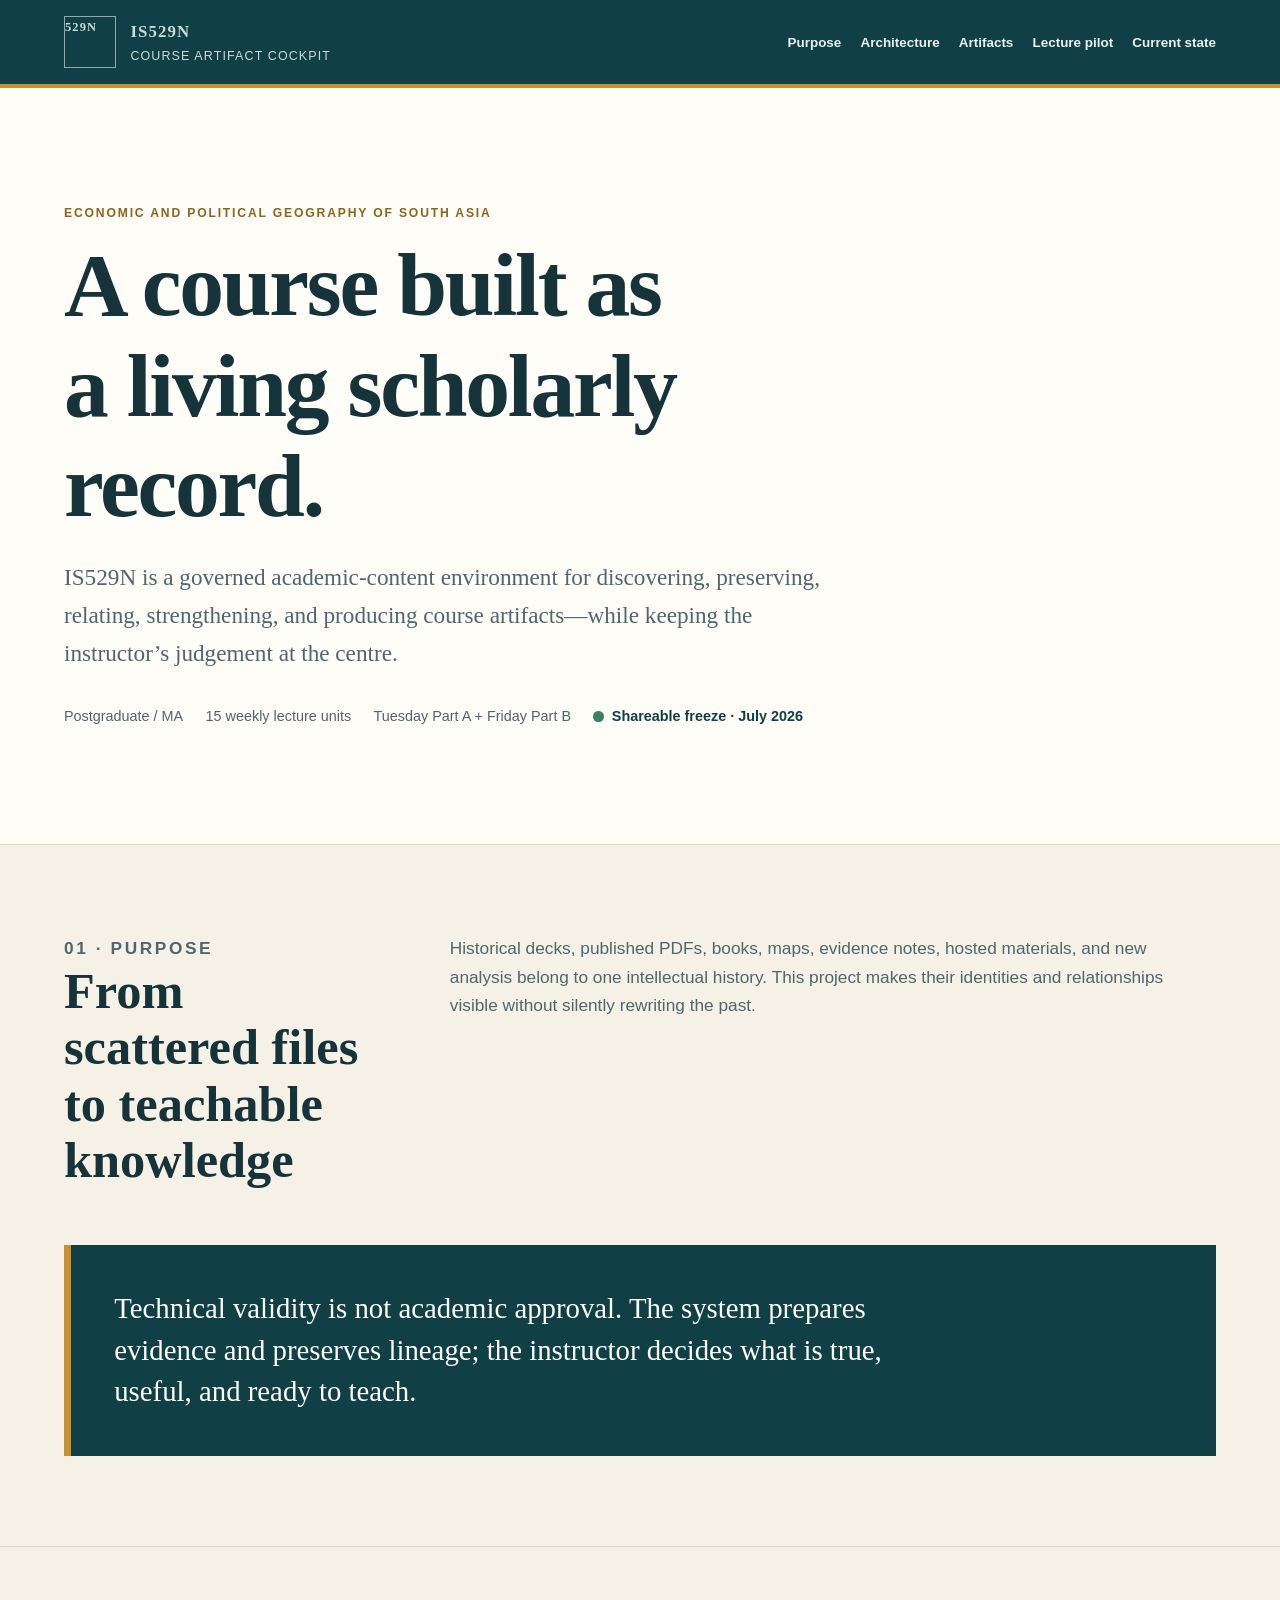
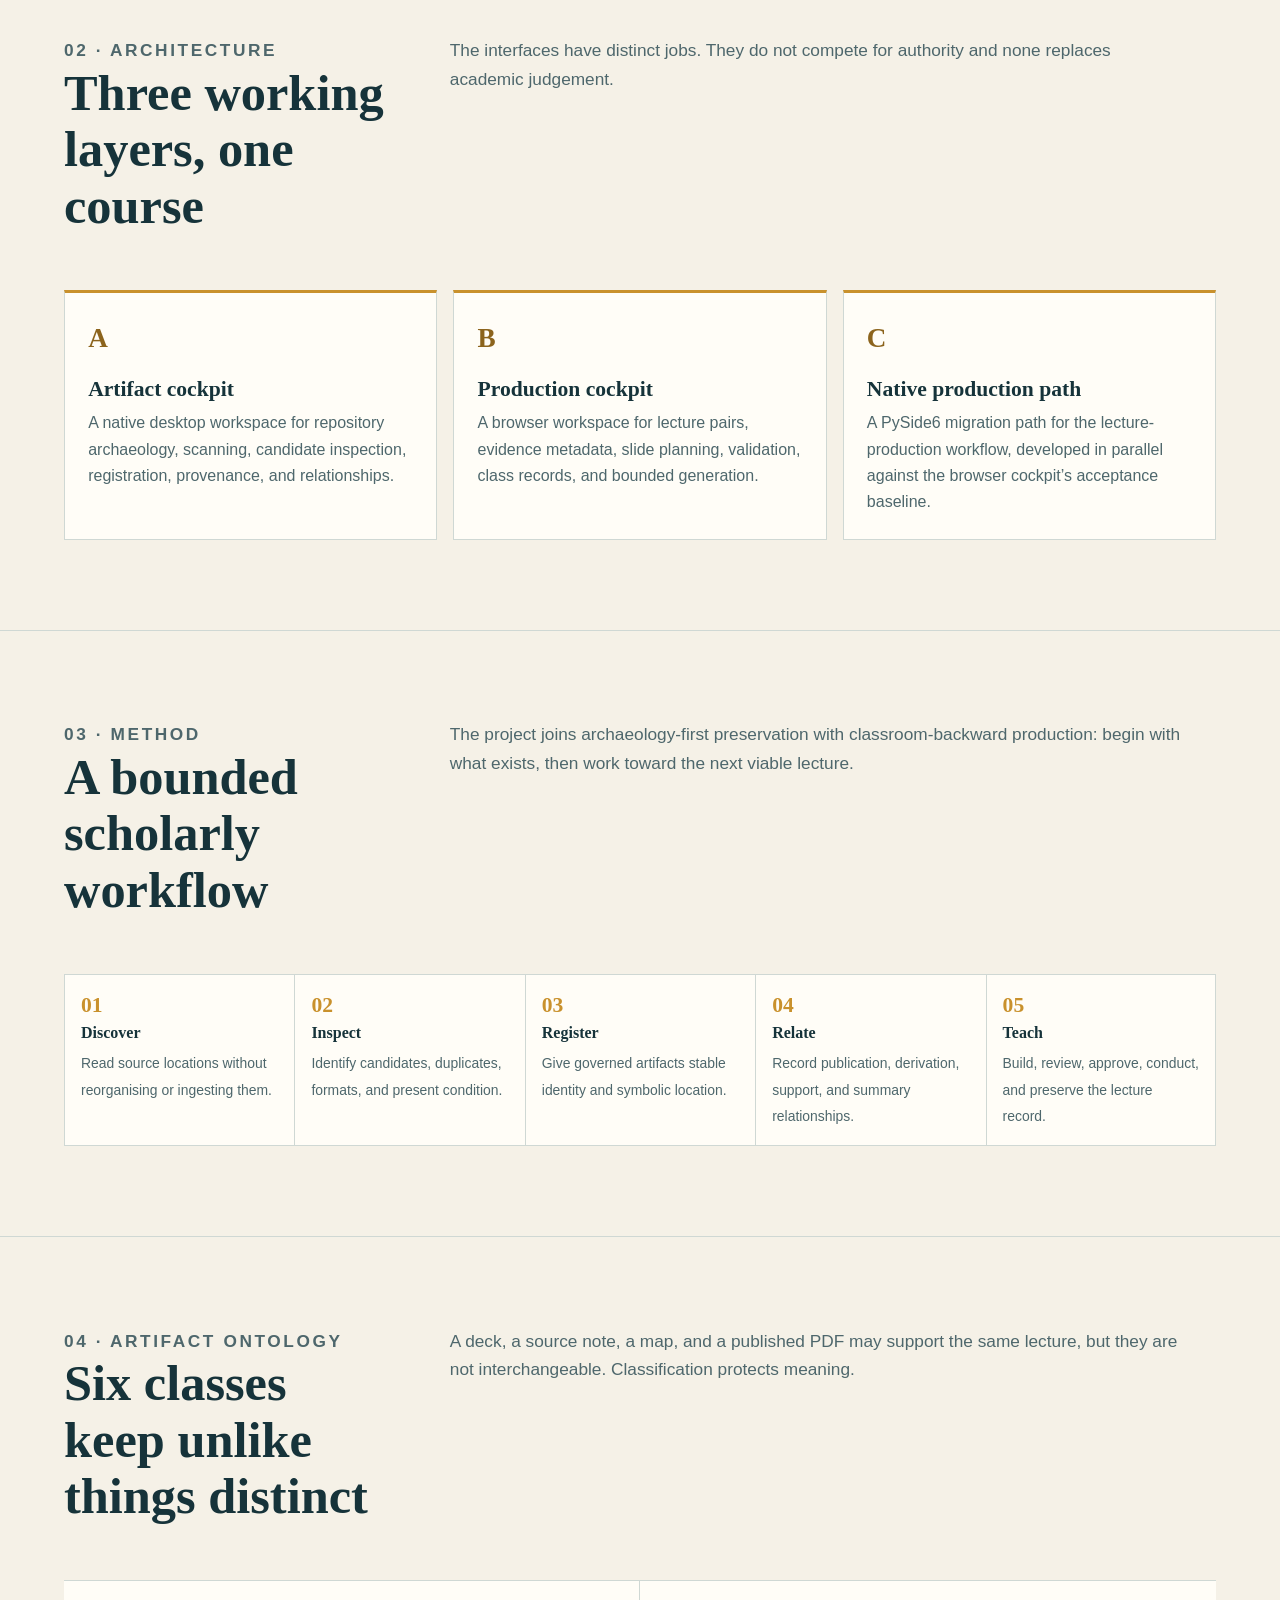
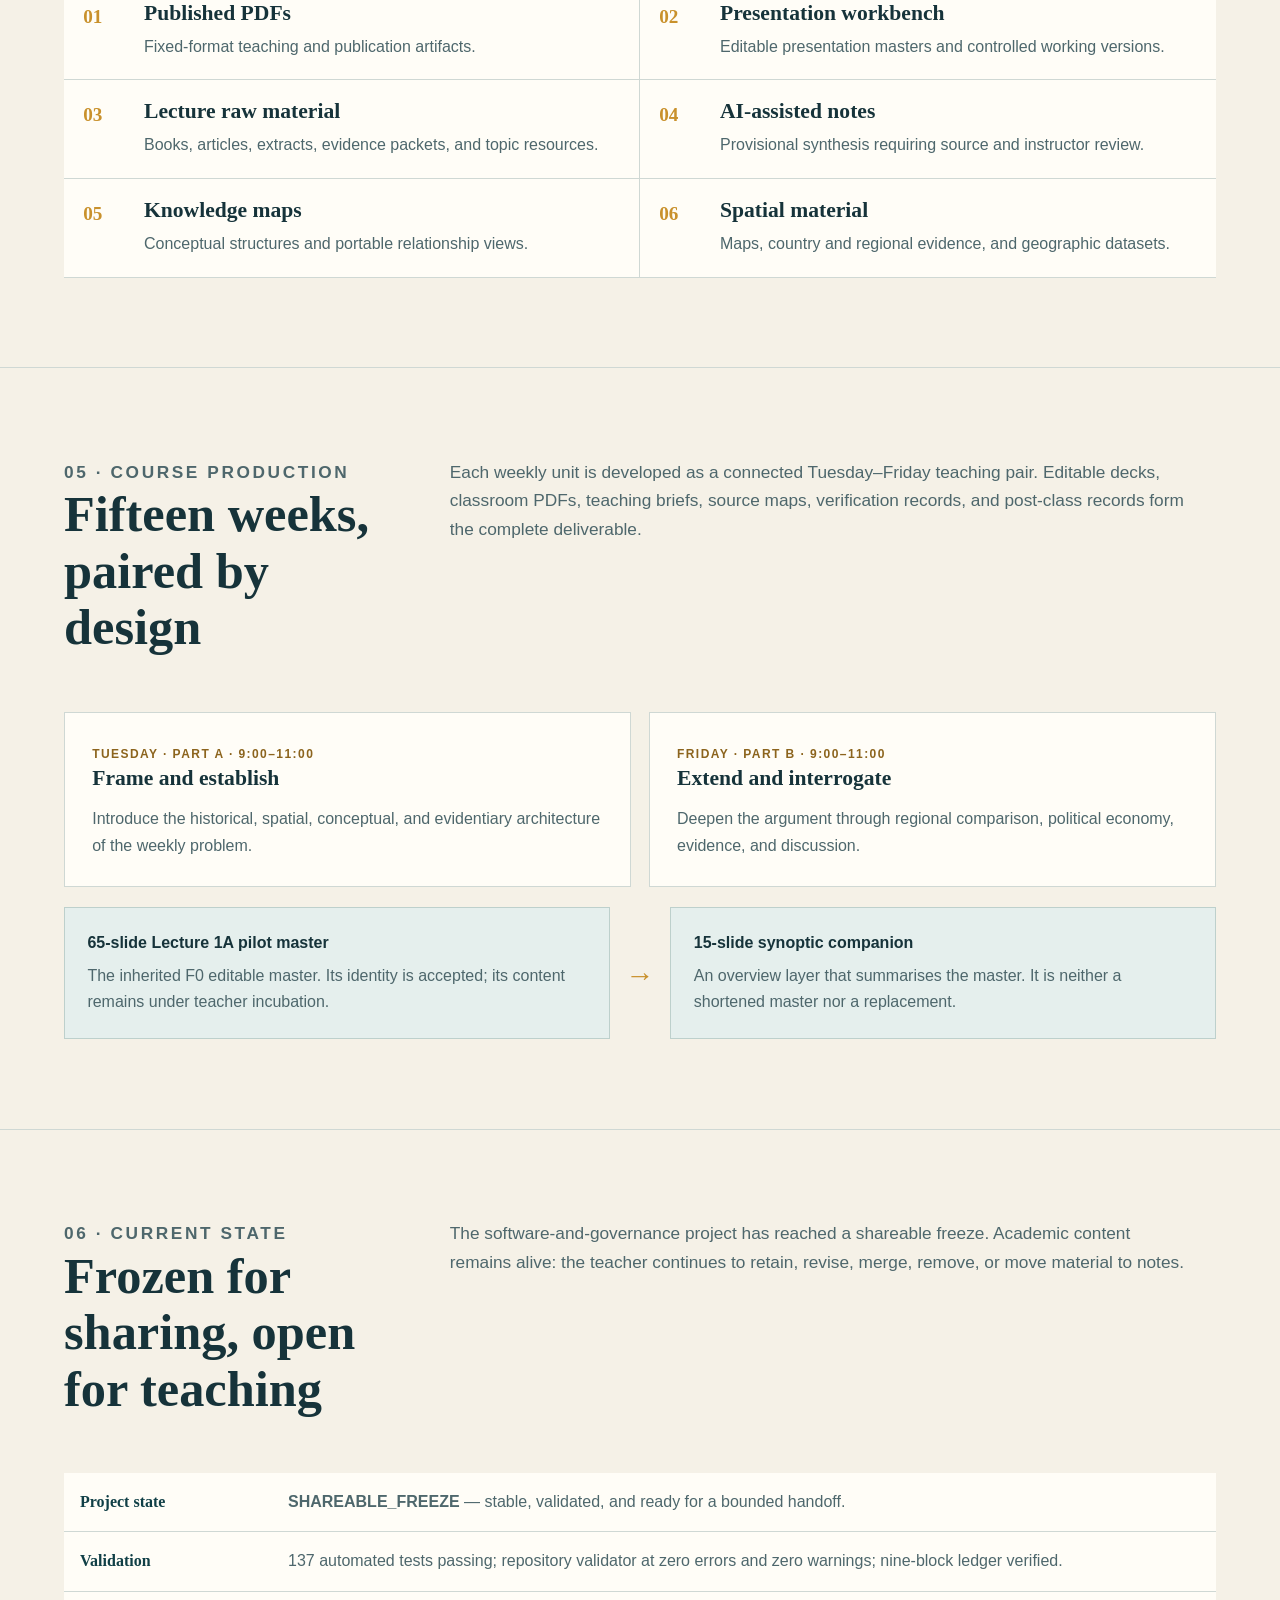
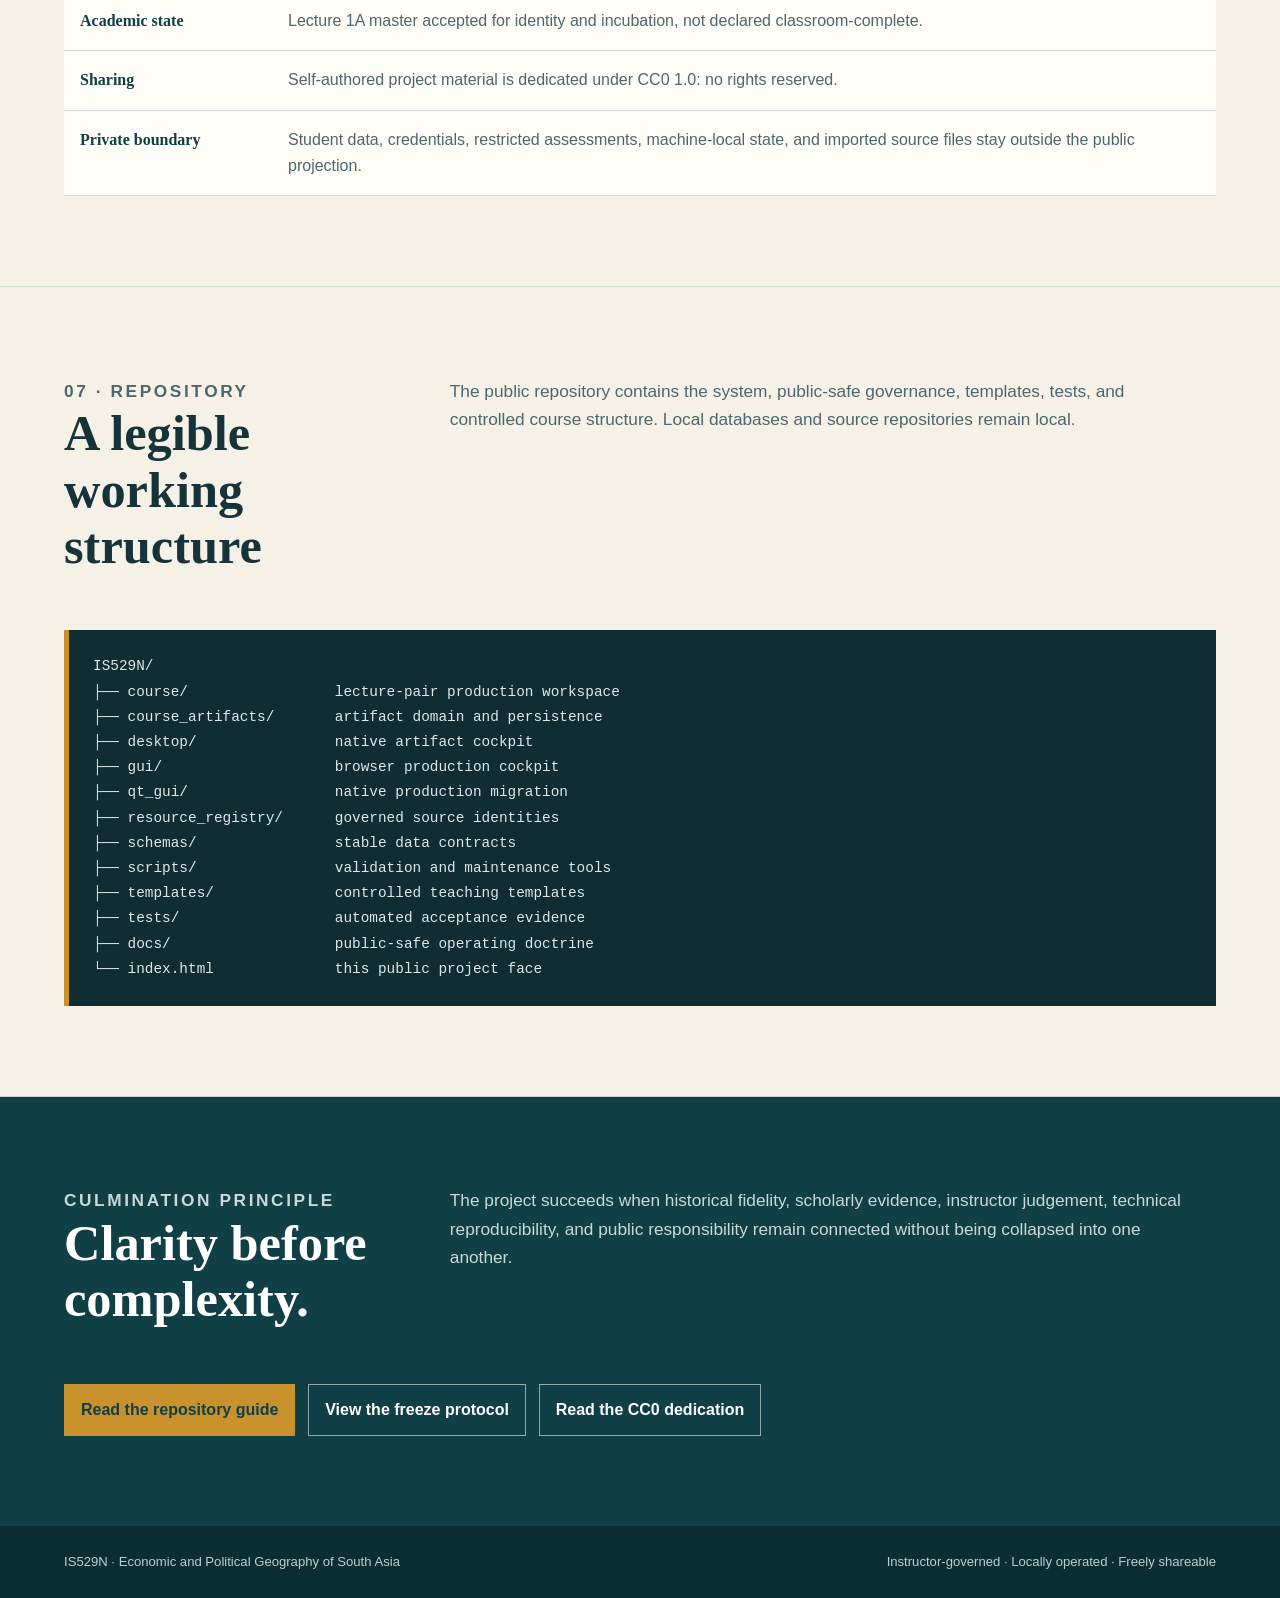
==== index.html @ ea96d112 "chore(repo): establish public IS529N project face" ====
<!doctype html>
<html lang="en">
<head>
  <meta charset="utf-8">
  <meta name="viewport" content="width=device-width, initial-scale=1">
  <meta name="description" content="IS529N Course Artifact Cockpit — a governed environment for producing and preserving the course Economic and Political Geography of South Asia.">
  <meta name="theme-color" content="#103f46">
  <meta property="og:title" content="IS529N Course Artifact Cockpit">
  <meta property="og:description" content="A governed academic-content environment for Economic and Political Geography of South Asia.">
  <meta property="og:type" content="website">
  <link rel="icon" href="data:image/svg+xml,%3Csvg xmlns='http://www.w3.org/2000/svg' viewBox='0 0 64 64'%3E%3Crect width='64' height='64' fill='%23103f46'/%3E%3Ctext x='32' y='39' text-anchor='middle' font-family='Georgia,serif' font-size='18' font-weight='700' fill='%23c9912c'%3E529N%3C/text%3E%3C/svg%3E">
  <title>IS529N — Course Artifact Cockpit</title>
  <style>
    :root {
      --ink: #16333a;
      --ink-soft: #4e676c;
      --teal: #103f46;
      --teal-light: #e5efed;
      --paper: #f5f1e7;
      --paper-light: #fffdf7;
      --gold: #c9912c;
      --line: #cfd8d4;
      --white: #ffffff;
      --serif: Georgia, "Times New Roman", serif;
      --sans: "Segoe UI", Arial, sans-serif;
      --measure: 72rem;
    }

    * {
      box-sizing: border-box;
    }

    html {
      scroll-behavior: smooth;
    }

    body {
      margin: 0;
      color: var(--ink);
      background: var(--paper);
      font-family: var(--sans);
      font-size: 1rem;
      line-height: 1.65;
    }

    a {
      color: inherit;
    }

    a:focus-visible,
    summary:focus-visible {
      outline: 3px solid var(--gold);
      outline-offset: 4px;
    }

    .skip-link {
      position: fixed;
      left: 1rem;
      top: -5rem;
      z-index: 100;
      padding: .7rem 1rem;
      color: var(--white);
      background: var(--teal);
    }

    .skip-link:focus {
      top: 1rem;
    }

    .shell {
      width: min(calc(100% - 2rem), var(--measure));
      margin-inline: auto;
    }

    .site-header {
      color: var(--white);
      background: var(--teal);
      border-bottom: 4px solid var(--gold);
    }

    .masthead {
      display: flex;
      align-items: center;
      justify-content: space-between;
      gap: 1.5rem;
      padding-block: 1rem;
    }

    .identity {
      display: flex;
      align-items: center;
      gap: .9rem;
      text-decoration: none;
    }

    .monogram {
      display: grid;
      width: 3.25rem;
      height: 3.25rem;
      place-items: center;
      border: 1px solid rgba(255, 255, 255, .55);
      color: var(--gold);
      font-family: var(--serif);
      font-size: 1.05rem;
      font-weight: 700;
      letter-spacing: .04em;
    }

    .identity strong,
    .identity span {
      display: block;
    }

    .identity strong {
      font-family: var(--serif);
      font-size: 1.05rem;
    }

    .identity span {
      color: #c8dbd9;
      font-size: .78rem;
      letter-spacing: .09em;
      text-transform: uppercase;
    }

    nav ul {
      display: flex;
      flex-wrap: wrap;
      justify-content: flex-end;
      gap: .35rem 1.2rem;
      margin: 0;
      padding: 0;
      list-style: none;
    }

    nav a {
      color: #e9f1f0;
      font-size: .84rem;
      font-weight: 650;
      text-decoration: none;
    }

    nav a:hover {
      color: var(--gold);
    }

    .hero {
      padding-block: clamp(4rem, 9vw, 7.5rem);
      background: var(--paper-light);
      border-bottom: 1px solid var(--line);
    }

    .eyebrow {
      margin: 0 0 .75rem;
      color: #8c641d;
      font-size: .76rem;
      font-weight: 750;
      letter-spacing: .15em;
      text-transform: uppercase;
    }

    h1,
    h2,
    h3 {
      margin-top: 0;
      font-family: var(--serif);
      line-height: 1.12;
    }

    h1 {
      max-width: 14ch;
      margin-bottom: 1.35rem;
      font-size: clamp(2.65rem, 7vw, 5.6rem);
      font-weight: 700;
      letter-spacing: -.025em;
    }

    h2 {
      margin-bottom: 1rem;
      font-size: clamp(2rem, 4vw, 3.15rem);
    }

    h3 {
      margin-bottom: .55rem;
      font-size: 1.35rem;
    }

    .lede {
      max-width: 48rem;
      margin: 0;
      color: var(--ink-soft);
      font-family: var(--serif);
      font-size: clamp(1.15rem, 2vw, 1.45rem);
    }

    .hero-meta {
      display: flex;
      flex-wrap: wrap;
      gap: .7rem 1.4rem;
      margin-top: 2rem;
      color: var(--ink-soft);
      font-size: .9rem;
    }

    .status {
      display: inline-flex;
      align-items: center;
      gap: .5rem;
      color: var(--teal);
      font-weight: 750;
    }

    .status::before {
      width: .65rem;
      height: .65rem;
      background: #3e8063;
      border-radius: 50%;
      content: "";
    }

    section {
      padding-block: clamp(3.5rem, 7vw, 6rem);
    }

    section + section {
      border-top: 1px solid var(--line);
    }

    .section-head {
      display: grid;
      grid-template-columns: minmax(11rem, .42fr) minmax(0, 1fr);
      gap: 2rem 4rem;
      margin-bottom: 2.5rem;
    }

    .section-head p {
      max-width: 46rem;
      margin: 0;
      color: var(--ink-soft);
      font-size: 1.08rem;
    }

    .principle {
      padding: clamp(1.6rem, 4vw, 2.7rem);
      color: var(--white);
      background: var(--teal);
      border-left: .45rem solid var(--gold);
    }

    .principle p {
      max-width: 50rem;
      margin: 0;
      font-family: var(--serif);
      font-size: clamp(1.25rem, 2.5vw, 1.8rem);
      line-height: 1.45;
    }

    .grid {
      display: grid;
      grid-template-columns: repeat(3, minmax(0, 1fr));
      gap: 1rem;
    }

    .card {
      padding: 1.45rem;
      background: var(--paper-light);
      border: 1px solid var(--line);
      border-top: 3px solid var(--gold);
    }

    .card p {
      margin: 0;
      color: var(--ink-soft);
    }

    .number {
      display: block;
      margin-bottom: 1rem;
      color: #8c641d;
      font-family: var(--serif);
      font-size: 1.7rem;
      font-weight: 700;
    }

    .workflow {
      display: grid;
      grid-template-columns: repeat(5, 1fr);
      margin: 0;
      padding: 0;
      list-style: none;
      counter-reset: workflow;
    }

    .workflow li {
      position: relative;
      min-height: 9rem;
      padding: 2.8rem 1rem 1rem;
      background: var(--paper-light);
      border: 1px solid var(--line);
      border-right: 0;
      counter-increment: workflow;
    }

    .workflow li:last-child {
      border-right: 1px solid var(--line);
    }

    .workflow li::before {
      position: absolute;
      top: .8rem;
      left: 1rem;
      color: var(--gold);
      font-family: var(--serif);
      font-size: 1.35rem;
      font-weight: 700;
      content: counter(workflow, decimal-leading-zero);
    }

    .workflow strong {
      display: block;
      margin-bottom: .25rem;
      font-family: var(--serif);
    }

    .workflow span {
      color: var(--ink-soft);
      font-size: .87rem;
      line-height: 1.45;
    }

    .split {
      display: grid;
      grid-template-columns: 1fr 1fr;
      gap: 1.1rem;
    }

    .lecture-block {
      padding: 1.7rem;
      background: var(--paper-light);
      border: 1px solid var(--line);
    }

    .lecture-block .day {
      color: #8c641d;
      font-size: .75rem;
      font-weight: 750;
      letter-spacing: .12em;
      text-transform: uppercase;
    }

    .lecture-block p {
      margin-bottom: 0;
      color: var(--ink-soft);
    }

    .relation {
      display: grid;
      grid-template-columns: 1fr auto 1fr;
      align-items: stretch;
      gap: 1rem;
      margin-top: 1.2rem;
    }

    .relation article {
      padding: 1.4rem;
      background: var(--teal-light);
      border: 1px solid #bdd0cc;
    }

    .relation strong,
    .relation span {
      display: block;
    }

    .relation span {
      margin-top: .4rem;
      color: var(--ink-soft);
    }

    .relation .arrow {
      align-self: center;
      color: var(--gold);
      font-size: 1.8rem;
    }

    .classes {
      display: grid;
      grid-template-columns: repeat(2, minmax(0, 1fr));
      border-top: 1px solid var(--line);
    }

    .class-row {
      display: grid;
      grid-template-columns: 3rem 1fr;
      gap: .8rem;
      padding: 1.2rem;
      background: var(--paper-light);
      border-right: 1px solid var(--line);
      border-bottom: 1px solid var(--line);
    }

    .class-row:nth-child(even) {
      border-right: 0;
    }

    .class-row b {
      color: var(--gold);
      font-family: var(--serif);
      font-size: 1.2rem;
    }

    .class-row span {
      color: var(--ink-soft);
    }

    .state-table {
      width: 100%;
      border-collapse: collapse;
      background: var(--paper-light);
    }

    .state-table th,
    .state-table td {
      padding: 1rem;
      text-align: left;
      vertical-align: top;
      border-bottom: 1px solid var(--line);
    }

    .state-table th {
      width: 13rem;
      color: var(--teal);
      font-family: var(--serif);
    }

    .state-table td {
      color: var(--ink-soft);
    }

    .repository-map {
      margin: 0;
      padding: 1.5rem;
      overflow-x: auto;
      color: #dce9e7;
      background: #102d33;
      border-left: .35rem solid var(--gold);
      font: .9rem/1.75 "SFMono-Regular", Consolas, monospace;
    }

    .closing {
      color: var(--white);
      background: var(--teal);
    }

    .closing .section-head p {
      color: #c9d9d7;
    }

    .actions {
      display: flex;
      flex-wrap: wrap;
      gap: .8rem;
    }

    .button {
      display: inline-block;
      padding: .75rem 1rem;
      color: var(--teal);
      background: var(--gold);
      border: 1px solid var(--gold);
      font-weight: 750;
      text-decoration: none;
    }

    .button.secondary {
      color: var(--white);
      background: transparent;
      border-color: #90aaa7;
    }

    footer {
      padding-block: 1.6rem;
      color: #bdcfcc;
      background: #0a2e34;
      font-size: .82rem;
    }

    footer .shell {
      display: flex;
      flex-wrap: wrap;
      justify-content: space-between;
      gap: .8rem 2rem;
    }

    @media (max-width: 54rem) {
      .masthead,
      .section-head {
        display: block;
      }

      nav {
        margin-top: 1rem;
      }

      nav ul {
        justify-content: flex-start;
      }

      .grid {
        grid-template-columns: 1fr;
      }

      .workflow {
        grid-template-columns: 1fr;
      }

      .workflow li,
      .workflow li:last-child {
        min-height: auto;
        border-right: 1px solid var(--line);
        border-bottom: 0;
      }

      .workflow li:last-child {
        border-bottom: 1px solid var(--line);
      }

      .section-head h2 {
        margin-bottom: 1rem;
      }
    }

    @media (max-width: 40rem) {
      .split,
      .relation,
      .classes {
        grid-template-columns: 1fr;
      }

      .relation .arrow {
        justify-self: center;
        transform: rotate(90deg);
      }

      .class-row,
      .class-row:nth-child(even) {
        border-right: 1px solid var(--line);
      }

      .state-table th,
      .state-table td {
        display: block;
        width: 100%;
      }

      .state-table th {
        padding-bottom: .25rem;
        border-bottom: 0;
      }

      .state-table td {
        padding-top: 0;
      }
    }

    @media (prefers-reduced-motion: reduce) {
      html {
        scroll-behavior: auto;
      }
    }
  </style>
</head>
<body>
  <a class="skip-link" href="#main">Skip to main content</a>

  <header class="site-header">
    <div class="shell masthead">
      <a class="identity" href="#top" aria-label="IS529N home">
        <span class="monogram" aria-hidden="true">529N</span>
        <span>
          <strong>IS529N</strong>
          <span>Course Artifact Cockpit</span>
        </span>
      </a>
      <nav aria-label="Main navigation">
        <ul>
          <li><a href="#purpose">Purpose</a></li>
          <li><a href="#architecture">Architecture</a></li>
          <li><a href="#artifacts">Artifacts</a></li>
          <li><a href="#lecture">Lecture pilot</a></li>
          <li><a href="#state">Current state</a></li>
        </ul>
      </nav>
    </div>
  </header>

  <main id="main">
    <div class="hero" id="top">
      <div class="shell">
        <p class="eyebrow">Economic and Political Geography of South Asia</p>
        <h1>A course built as a living scholarly record.</h1>
        <p class="lede">IS529N is a governed academic-content environment for discovering, preserving, relating, strengthening, and producing course artifacts—while keeping the instructor’s judgement at the centre.</p>
        <div class="hero-meta">
          <span>Postgraduate / MA</span>
          <span>15 weekly lecture units</span>
          <span>Tuesday Part A + Friday Part B</span>
          <span class="status">Shareable freeze · July 2026</span>
        </div>
      </div>
    </div>

    <section id="purpose">
      <div class="shell">
        <div class="section-head">
          <div>
            <p class="eyebrow">01 · Purpose</p>
            <h2>From scattered files to teachable knowledge</h2>
          </div>
          <p>Historical decks, published PDFs, books, maps, evidence notes, hosted materials, and new analysis belong to one intellectual history. This project makes their identities and relationships visible without silently rewriting the past.</p>
        </div>
        <div class="principle">
          <p>Technical validity is not academic approval. The system prepares evidence and preserves lineage; the instructor decides what is true, useful, and ready to teach.</p>
        </div>
      </div>
    </section>

    <section id="architecture">
      <div class="shell">
        <div class="section-head">
          <div>
            <p class="eyebrow">02 · Architecture</p>
            <h2>Three working layers, one course</h2>
          </div>
          <p>The interfaces have distinct jobs. They do not compete for authority and none replaces academic judgement.</p>
        </div>
        <div class="grid">
          <article class="card">
            <span class="number">A</span>
            <h3>Artifact cockpit</h3>
            <p>A native desktop workspace for repository archaeology, scanning, candidate inspection, registration, provenance, and relationships.</p>
          </article>
          <article class="card">
            <span class="number">B</span>
            <h3>Production cockpit</h3>
            <p>A browser workspace for lecture pairs, evidence metadata, slide planning, validation, class records, and bounded generation.</p>
          </article>
          <article class="card">
            <span class="number">C</span>
            <h3>Native production path</h3>
            <p>A PySide6 migration path for the lecture-production workflow, developed in parallel against the browser cockpit’s acceptance baseline.</p>
          </article>
        </div>
      </div>
    </section>

    <section aria-labelledby="workflow-title">
      <div class="shell">
        <div class="section-head">
          <div>
            <p class="eyebrow">03 · Method</p>
            <h2 id="workflow-title">A bounded scholarly workflow</h2>
          </div>
          <p>The project joins archaeology-first preservation with classroom-backward production: begin with what exists, then work toward the next viable lecture.</p>
        </div>
        <ol class="workflow">
          <li><strong>Discover</strong><span>Read source locations without reorganising or ingesting them.</span></li>
          <li><strong>Inspect</strong><span>Identify candidates, duplicates, formats, and present condition.</span></li>
          <li><strong>Register</strong><span>Give governed artifacts stable identity and symbolic location.</span></li>
          <li><strong>Relate</strong><span>Record publication, derivation, support, and summary relationships.</span></li>
          <li><strong>Teach</strong><span>Build, review, approve, conduct, and preserve the lecture record.</span></li>
        </ol>
      </div>
    </section>

    <section id="artifacts">
      <div class="shell">
        <div class="section-head">
          <div>
            <p class="eyebrow">04 · Artifact ontology</p>
            <h2>Six classes keep unlike things distinct</h2>
          </div>
          <p>A deck, a source note, a map, and a published PDF may support the same lecture, but they are not interchangeable. Classification protects meaning.</p>
        </div>
        <div class="classes">
          <div class="class-row"><b>01</b><div><h3>Published PDFs</h3><span>Fixed-format teaching and publication artifacts.</span></div></div>
          <div class="class-row"><b>02</b><div><h3>Presentation workbench</h3><span>Editable presentation masters and controlled working versions.</span></div></div>
          <div class="class-row"><b>03</b><div><h3>Lecture raw material</h3><span>Books, articles, extracts, evidence packets, and topic resources.</span></div></div>
          <div class="class-row"><b>04</b><div><h3>AI-assisted notes</h3><span>Provisional synthesis requiring source and instructor review.</span></div></div>
          <div class="class-row"><b>05</b><div><h3>Knowledge maps</h3><span>Conceptual structures and portable relationship views.</span></div></div>
          <div class="class-row"><b>06</b><div><h3>Spatial material</h3><span>Maps, country and regional evidence, and geographic datasets.</span></div></div>
        </div>
      </div>
    </section>

    <section id="lecture">
      <div class="shell">
        <div class="section-head">
          <div>
            <p class="eyebrow">05 · Course production</p>
            <h2>Fifteen weeks, paired by design</h2>
          </div>
          <p>Each weekly unit is developed as a connected Tuesday–Friday teaching pair. Editable decks, classroom PDFs, teaching briefs, source maps, verification records, and post-class records form the complete deliverable.</p>
        </div>
        <div class="split">
          <article class="lecture-block">
            <span class="day">Tuesday · Part A · 9:00–11:00</span>
            <h3>Frame and establish</h3>
            <p>Introduce the historical, spatial, conceptual, and evidentiary architecture of the weekly problem.</p>
          </article>
          <article class="lecture-block">
            <span class="day">Friday · Part B · 9:00–11:00</span>
            <h3>Extend and interrogate</h3>
            <p>Deepen the argument through regional comparison, political economy, evidence, and discussion.</p>
          </article>
        </div>

        <div class="relation" aria-label="Lecture 1A master and synoptic companion relationship">
          <article>
            <strong>65-slide Lecture 1A pilot master</strong>
            <span>The inherited F0 editable master. Its identity is accepted; its content remains under teacher incubation.</span>
          </article>
          <span class="arrow" aria-hidden="true">→</span>
          <article>
            <strong>15-slide synoptic companion</strong>
            <span>An overview layer that summarises the master. It is neither a shortened master nor a replacement.</span>
          </article>
        </div>
      </div>
    </section>

    <section id="state">
      <div class="shell">
        <div class="section-head">
          <div>
            <p class="eyebrow">06 · Current state</p>
            <h2>Frozen for sharing, open for teaching</h2>
          </div>
          <p>The software-and-governance project has reached a shareable freeze. Academic content remains alive: the teacher continues to retain, revise, merge, remove, or move material to notes.</p>
        </div>
        <table class="state-table">
          <tbody>
            <tr><th scope="row">Project state</th><td><strong>SHAREABLE_FREEZE</strong> — stable, validated, and ready for a bounded handoff.</td></tr>
            <tr><th scope="row">Validation</th><td>137 automated tests passing; repository validator at zero errors and zero warnings; nine-block ledger verified.</td></tr>
            <tr><th scope="row">Academic state</th><td>Lecture 1A master accepted for identity and incubation, not declared classroom-complete.</td></tr>
            <tr><th scope="row">Sharing</th><td>Self-authored project material is dedicated under CC0 1.0: no rights reserved.</td></tr>
            <tr><th scope="row">Private boundary</th><td>Student data, credentials, restricted assessments, machine-local state, and imported source files stay outside the public projection.</td></tr>
          </tbody>
        </table>
      </div>
    </section>

    <section aria-labelledby="map-title">
      <div class="shell">
        <div class="section-head">
          <div>
            <p class="eyebrow">07 · Repository</p>
            <h2 id="map-title">A legible working structure</h2>
          </div>
          <p>The public repository contains the system, public-safe governance, templates, tests, and controlled course structure. Local databases and source repositories remain local.</p>
        </div>
        <pre class="repository-map" aria-label="Repository directory map"><code>IS529N/
├── course/                 lecture-pair production workspace
├── course_artifacts/       artifact domain and persistence
├── desktop/                native artifact cockpit
├── gui/                    browser production cockpit
├── qt_gui/                 native production migration
├── resource_registry/      governed source identities
├── schemas/                stable data contracts
├── scripts/                validation and maintenance tools
├── templates/              controlled teaching templates
├── tests/                  automated acceptance evidence
├── docs/                   public-safe operating doctrine
└── index.html              this public project face</code></pre>
      </div>
    </section>

    <section class="closing">
      <div class="shell">
        <div class="section-head">
          <div>
            <p class="eyebrow">Culmination principle</p>
            <h2>Clarity before complexity.</h2>
          </div>
          <p>The project succeeds when historical fidelity, scholarly evidence, instructor judgement, technical reproducibility, and public responsibility remain connected without being collapsed into one another.</p>
        </div>
        <div class="actions">
          <a class="button" href="README.md">Read the repository guide</a>
          <a class="button secondary" href="docs/SHAREABLE_FREEZE_PROTOCOL.md">View the freeze protocol</a>
          <a class="button secondary" href="LICENSE">Read the CC0 dedication</a>
        </div>
      </div>
    </section>
  </main>

  <footer>
    <div class="shell">
      <span>IS529N · Economic and Political Geography of South Asia</span>
      <span>Instructor-governed · Locally operated · Freely shareable</span>
    </div>
  </footer>
</body>
</html>
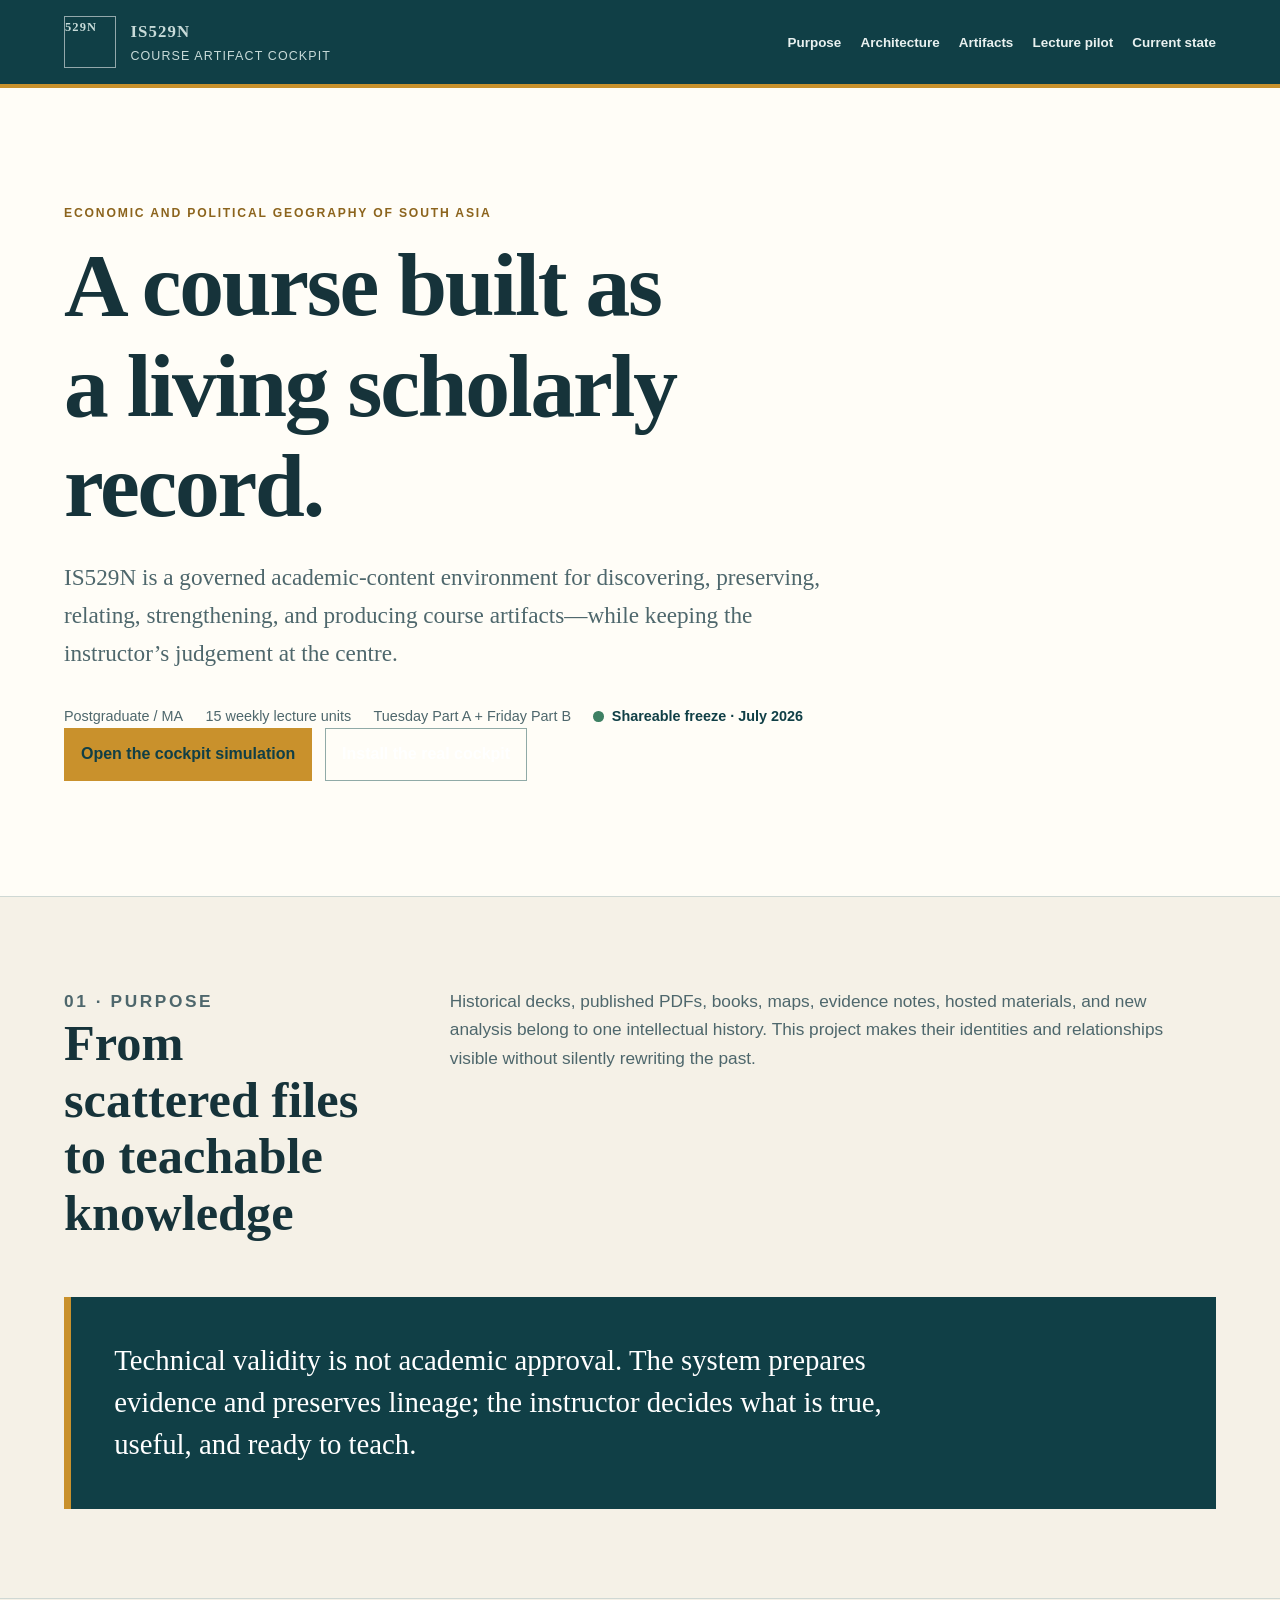
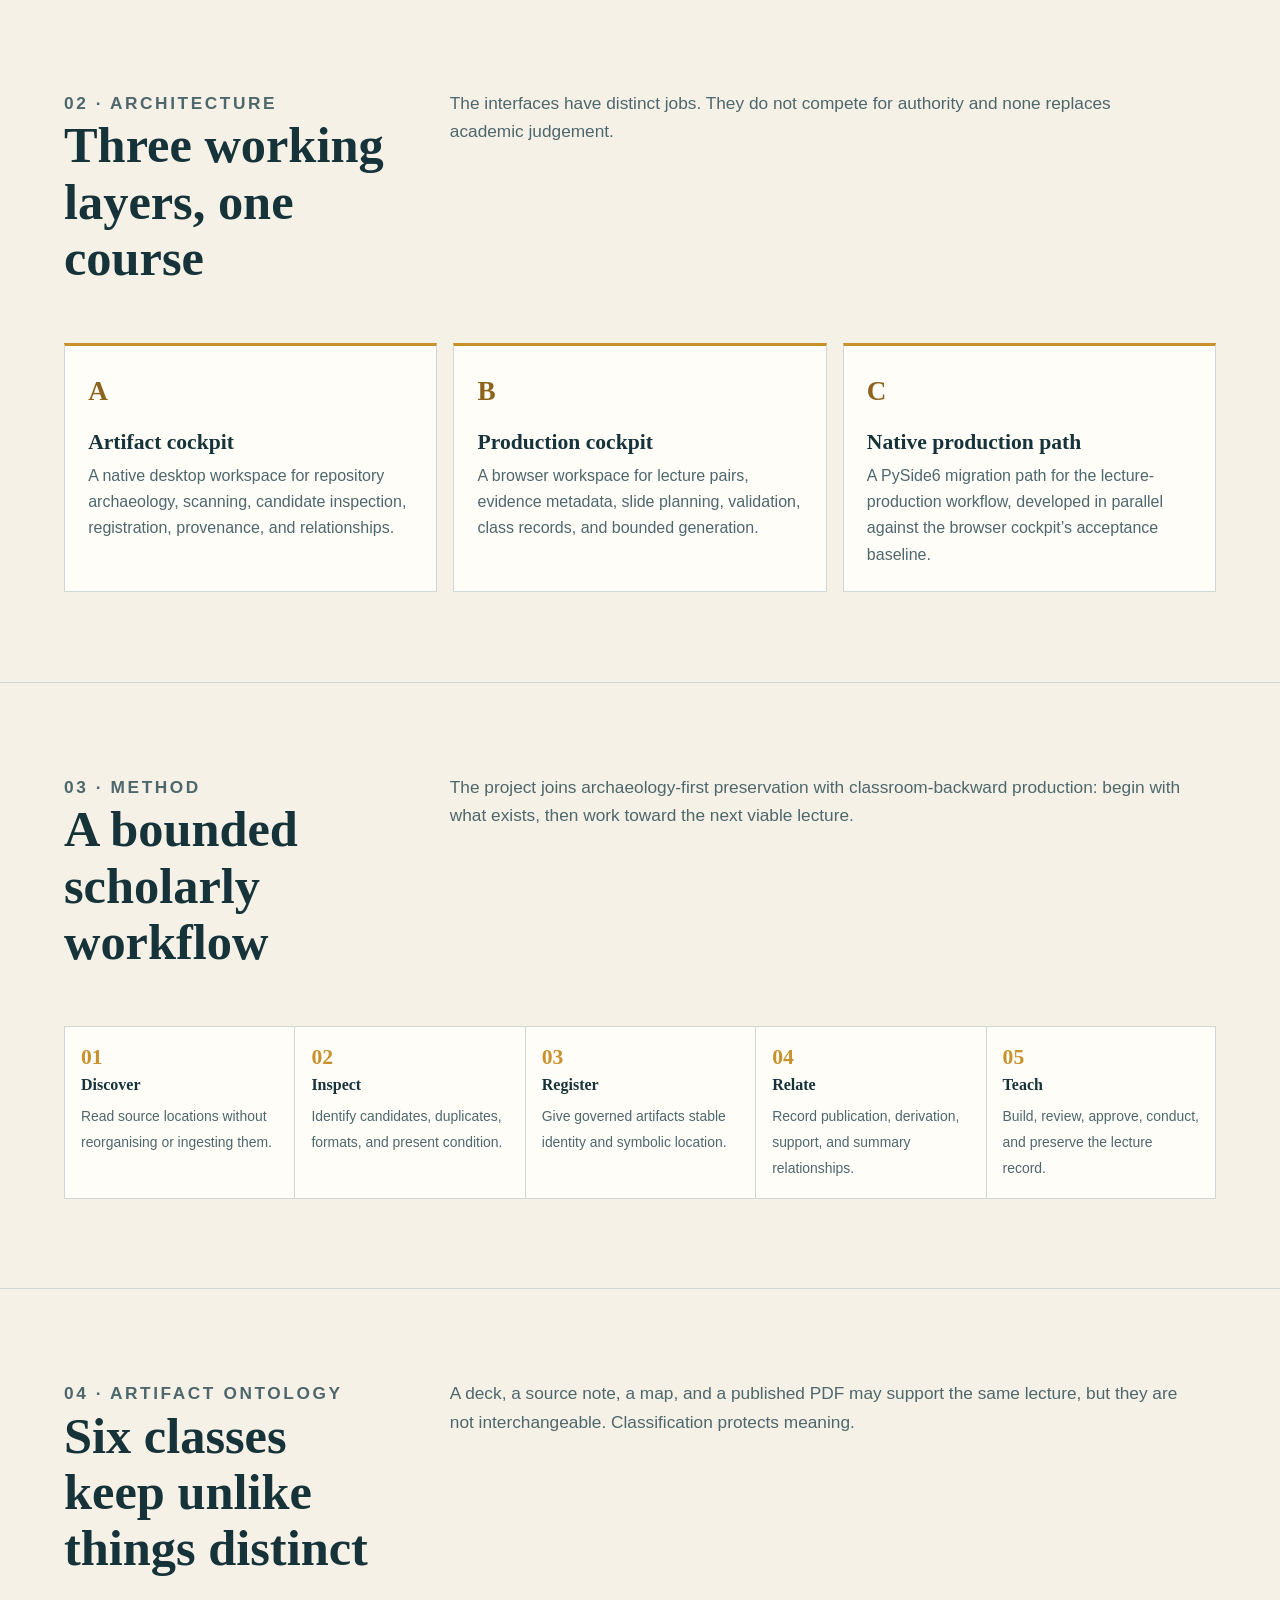
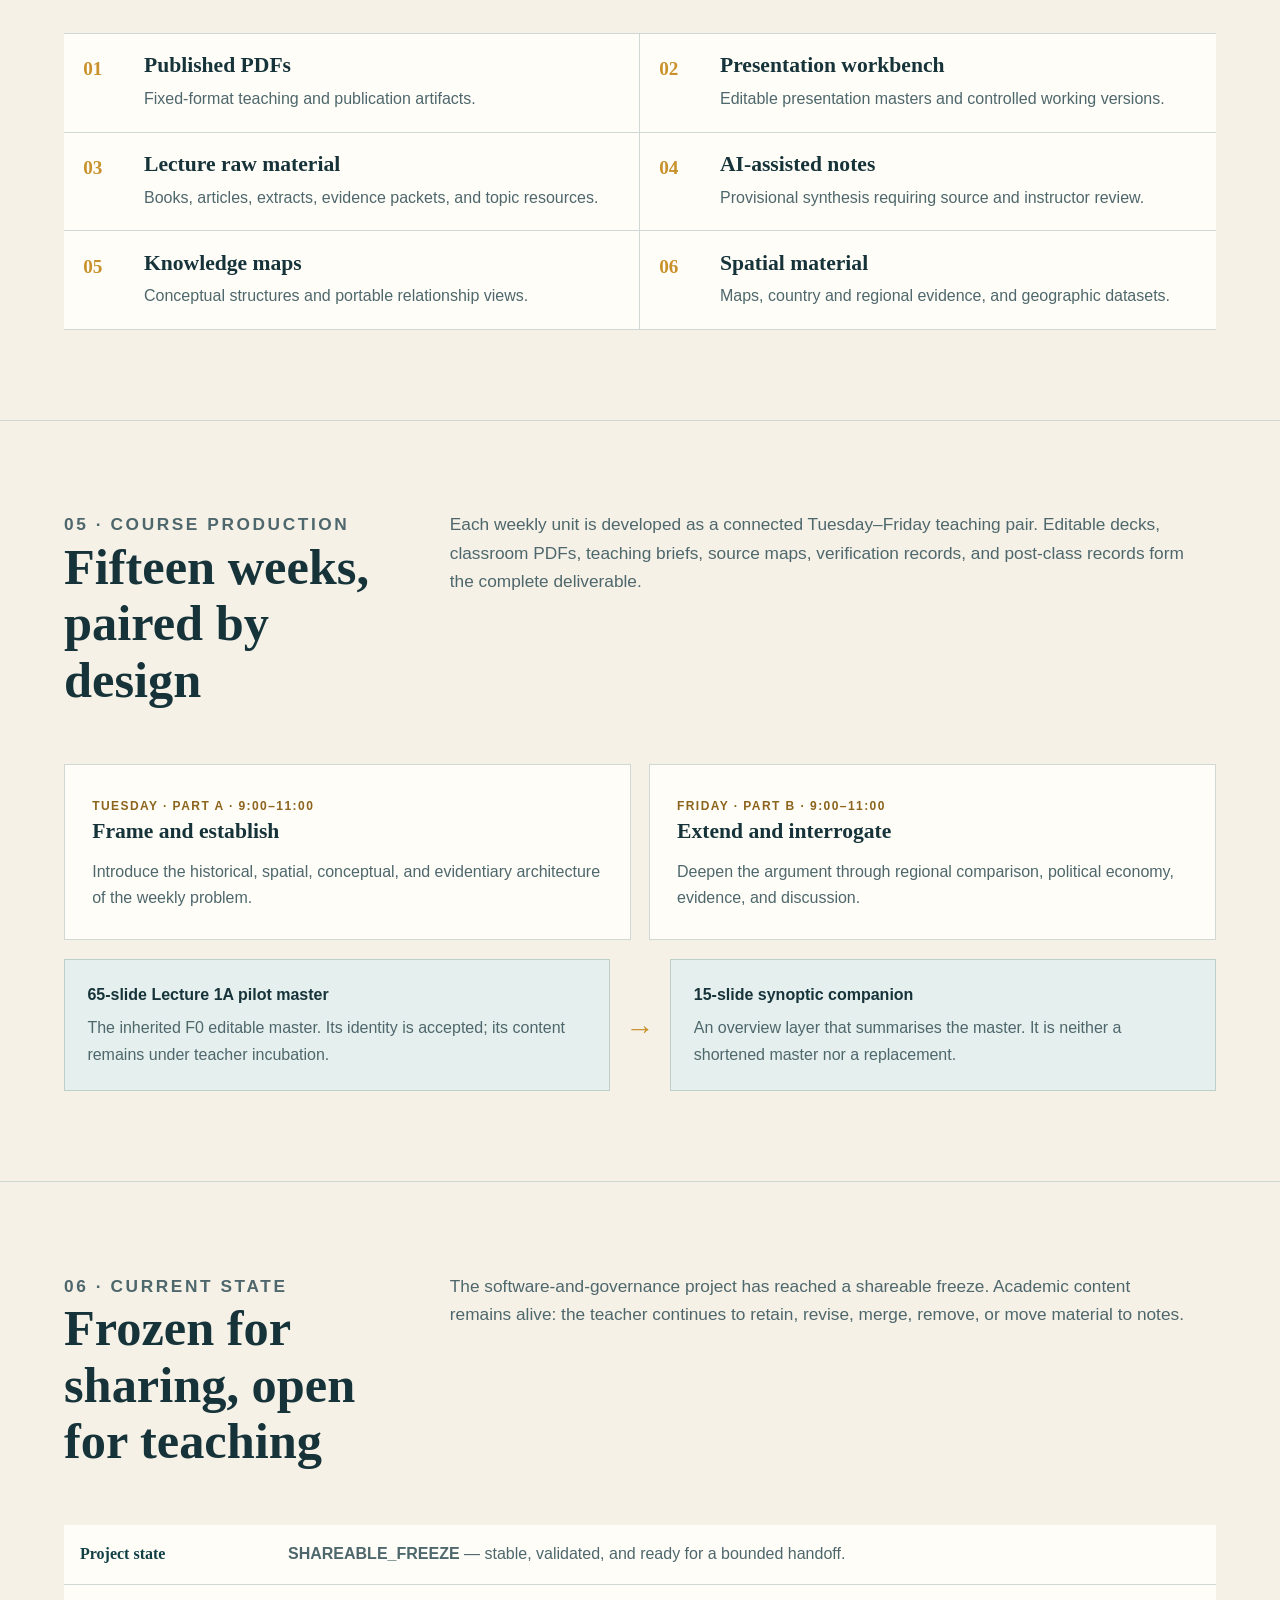
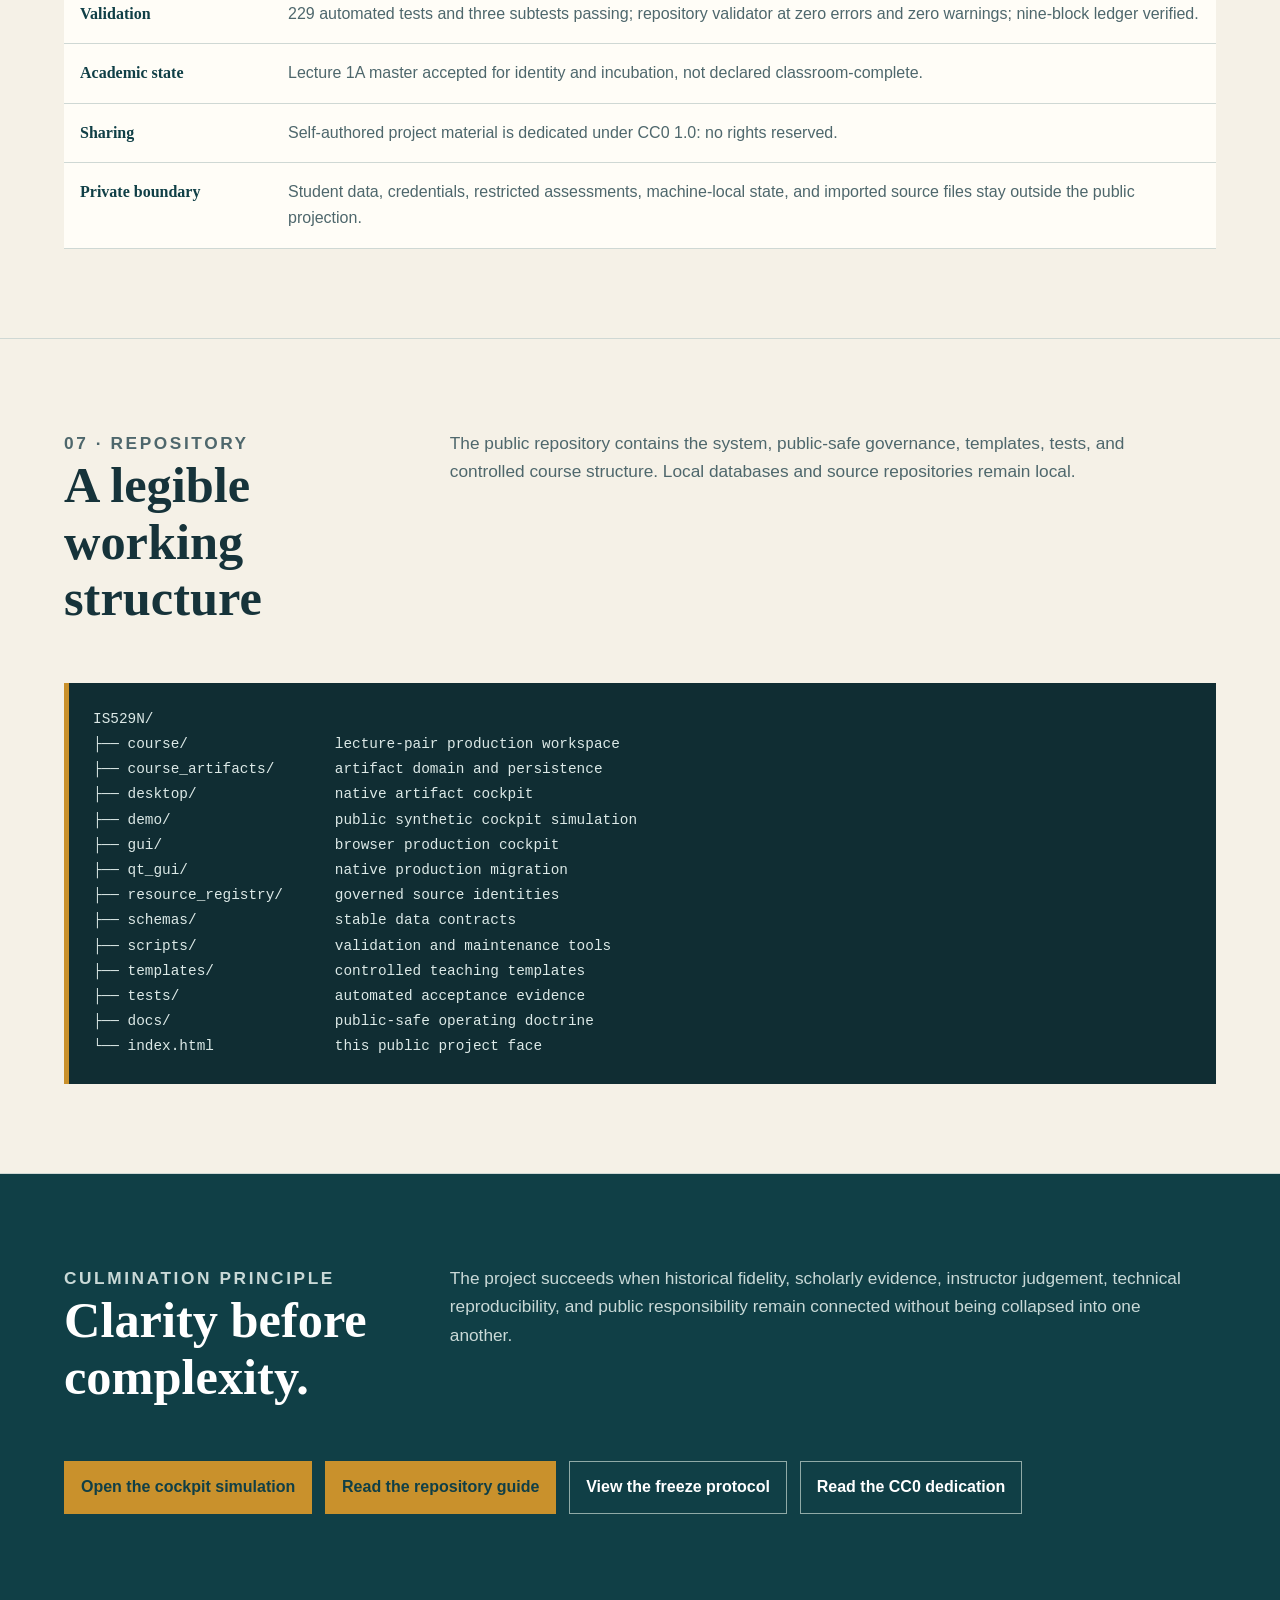
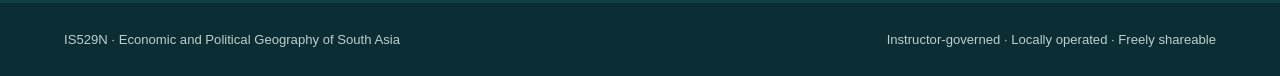
==== commit 387d4441: "feat(demo): add synthetic cockpit simulation" ====
--- a/index.html
+++ b/index.html
@@ -606,6 +606,10 @@
           <span>Tuesday Part A + Friday Part B</span>
           <span class="status">Shareable freeze · July 2026</span>
         </div>
+        <div class="actions">
+          <a class="button" href="demo/">Open the cockpit simulation</a>
+          <a class="button secondary" href="README.md#course-artifact-cockpit">Install the real cockpit</a>
+        </div>
       </div>
     </div>
 
@@ -740,7 +744,7 @@
         <table class="state-table">
           <tbody>
             <tr><th scope="row">Project state</th><td><strong>SHAREABLE_FREEZE</strong> — stable, validated, and ready for a bounded handoff.</td></tr>
-            <tr><th scope="row">Validation</th><td>137 automated tests passing; repository validator at zero errors and zero warnings; nine-block ledger verified.</td></tr>
+            <tr><th scope="row">Validation</th><td>229 automated tests and three subtests passing; repository validator at zero errors and zero warnings; nine-block ledger verified.</td></tr>
             <tr><th scope="row">Academic state</th><td>Lecture 1A master accepted for identity and incubation, not declared classroom-complete.</td></tr>
             <tr><th scope="row">Sharing</th><td>Self-authored project material is dedicated under CC0 1.0: no rights reserved.</td></tr>
             <tr><th scope="row">Private boundary</th><td>Student data, credentials, restricted assessments, machine-local state, and imported source files stay outside the public projection.</td></tr>
@@ -762,6 +766,7 @@
 ├── course/                 lecture-pair production workspace
 ├── course_artifacts/       artifact domain and persistence
 ├── desktop/                native artifact cockpit
+├── demo/                   public synthetic cockpit simulation
 ├── gui/                    browser production cockpit
 ├── qt_gui/                 native production migration
 ├── resource_registry/      governed source identities
@@ -784,6 +789,7 @@
           <p>The project succeeds when historical fidelity, scholarly evidence, instructor judgement, technical reproducibility, and public responsibility remain connected without being collapsed into one another.</p>
         </div>
         <div class="actions">
+          <a class="button" href="demo/">Open the cockpit simulation</a>
           <a class="button" href="README.md">Read the repository guide</a>
           <a class="button secondary" href="docs/SHAREABLE_FREEZE_PROTOCOL.md">View the freeze protocol</a>
           <a class="button secondary" href="LICENSE">Read the CC0 dedication</a>
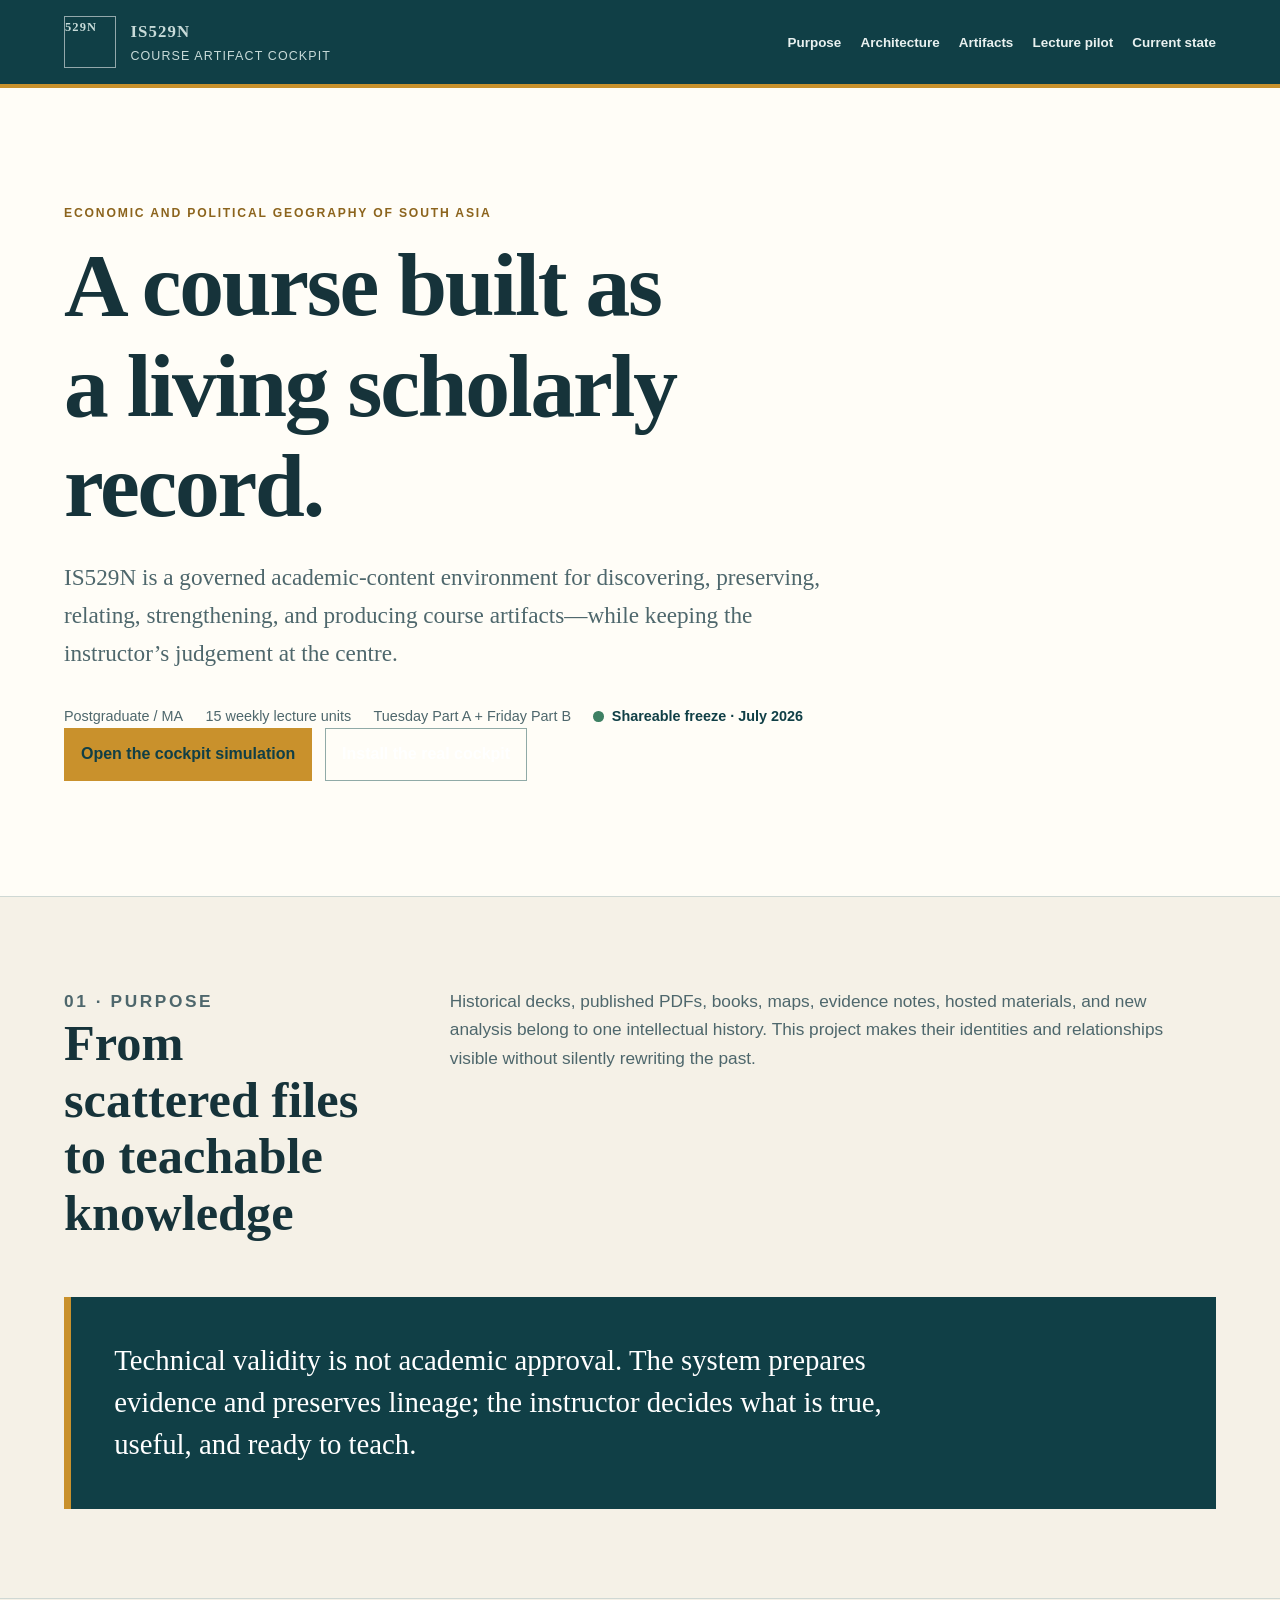
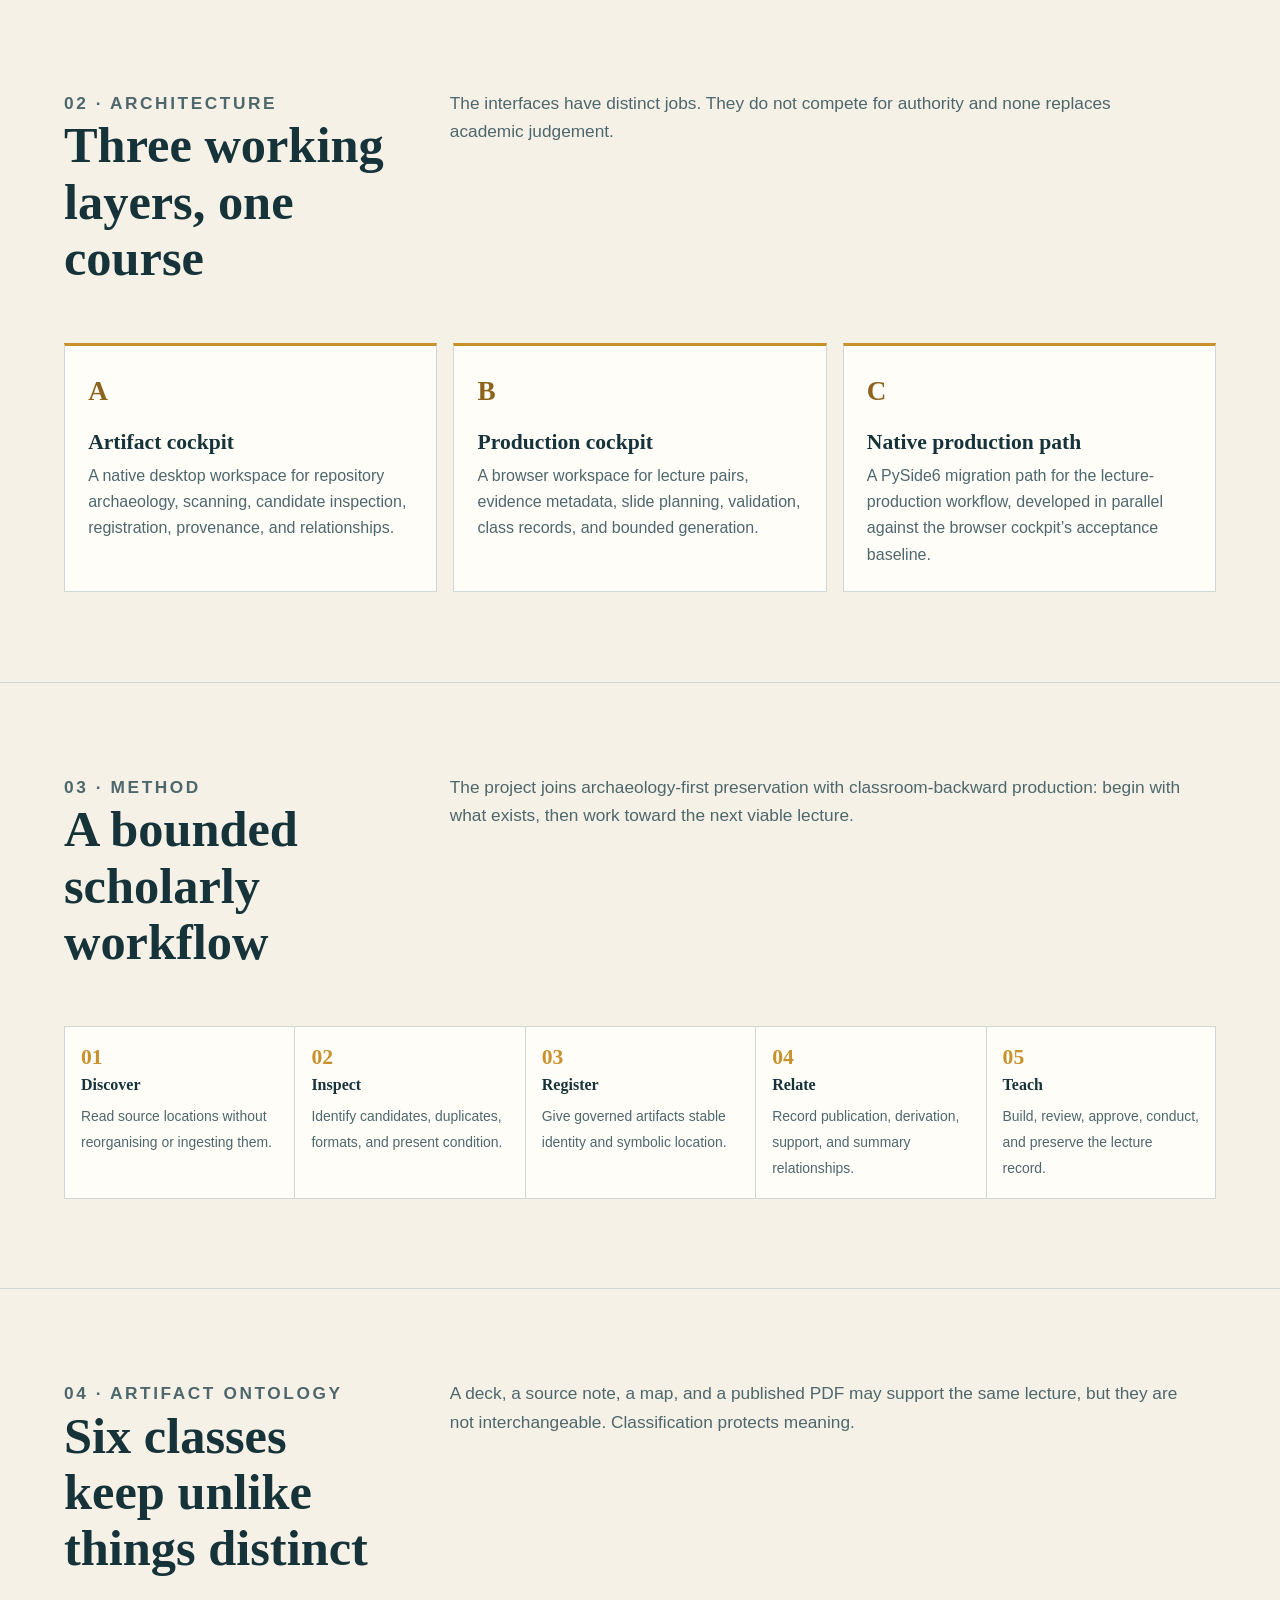
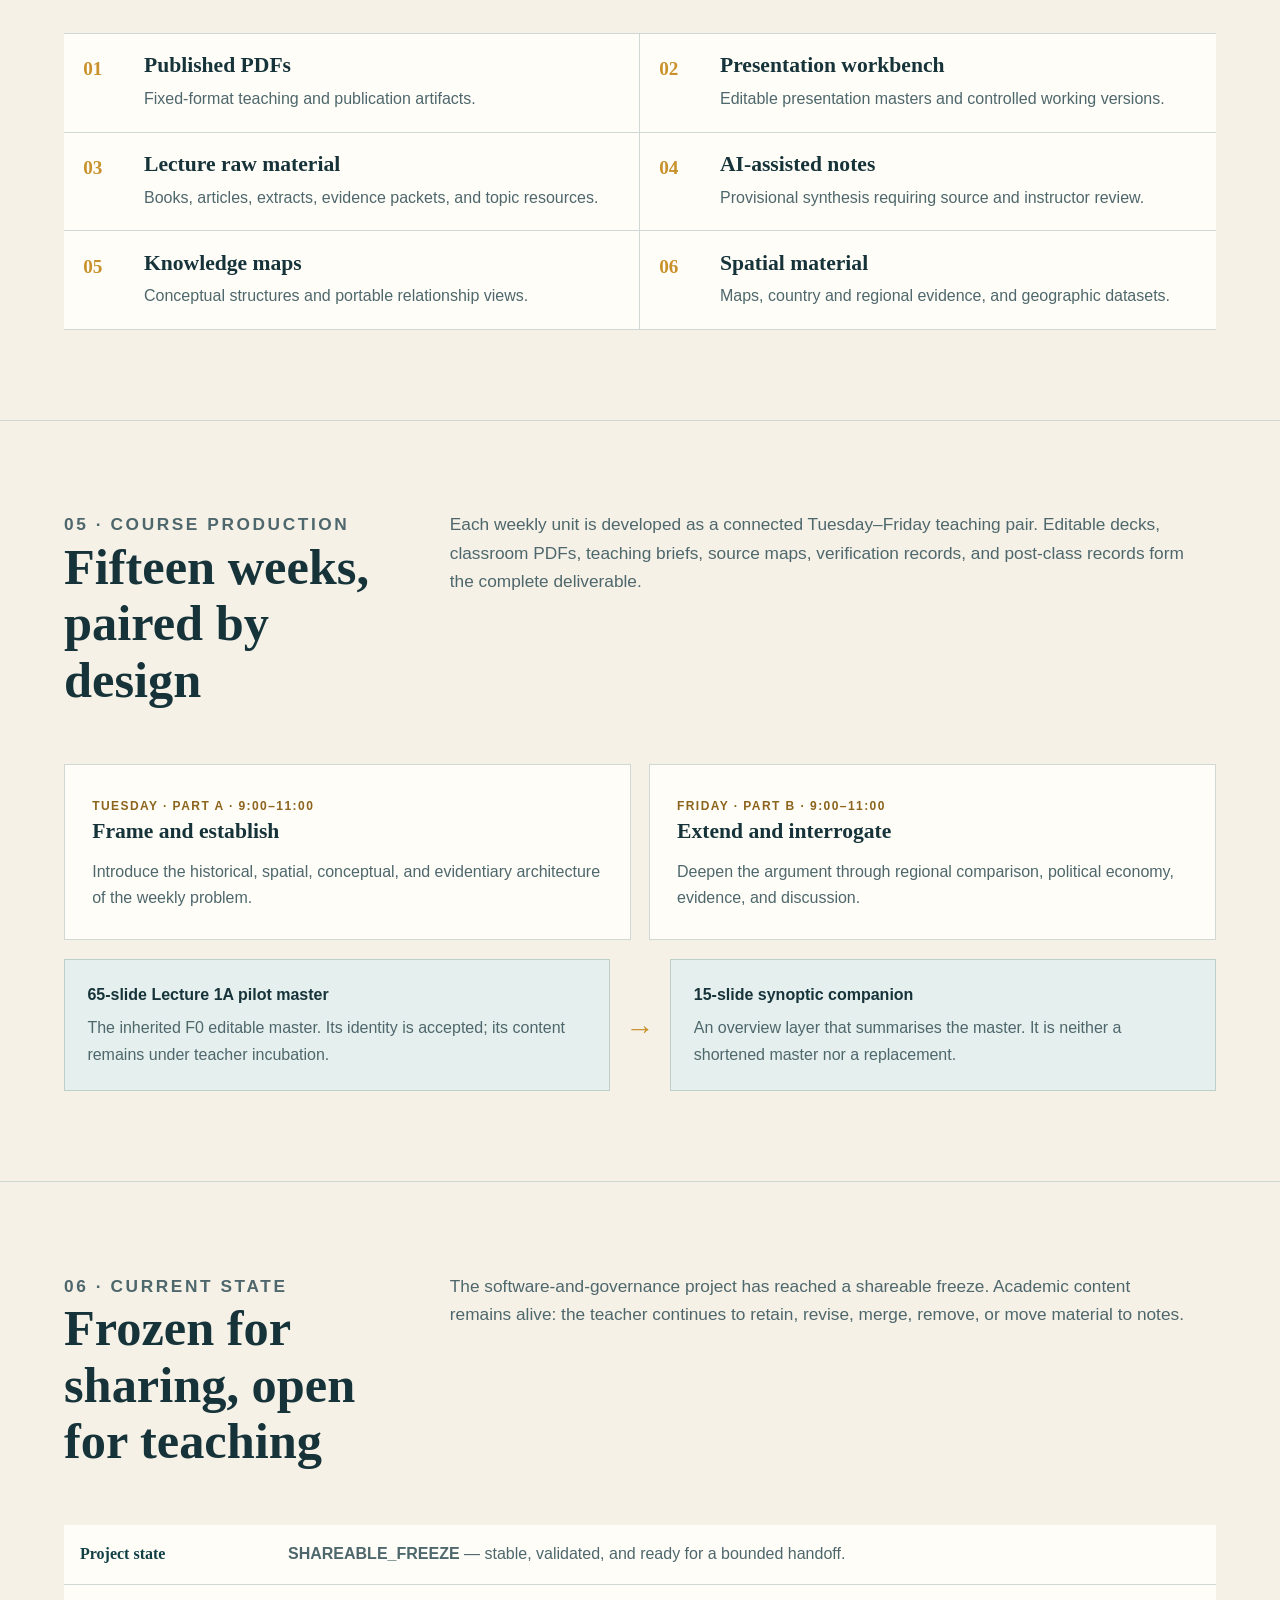
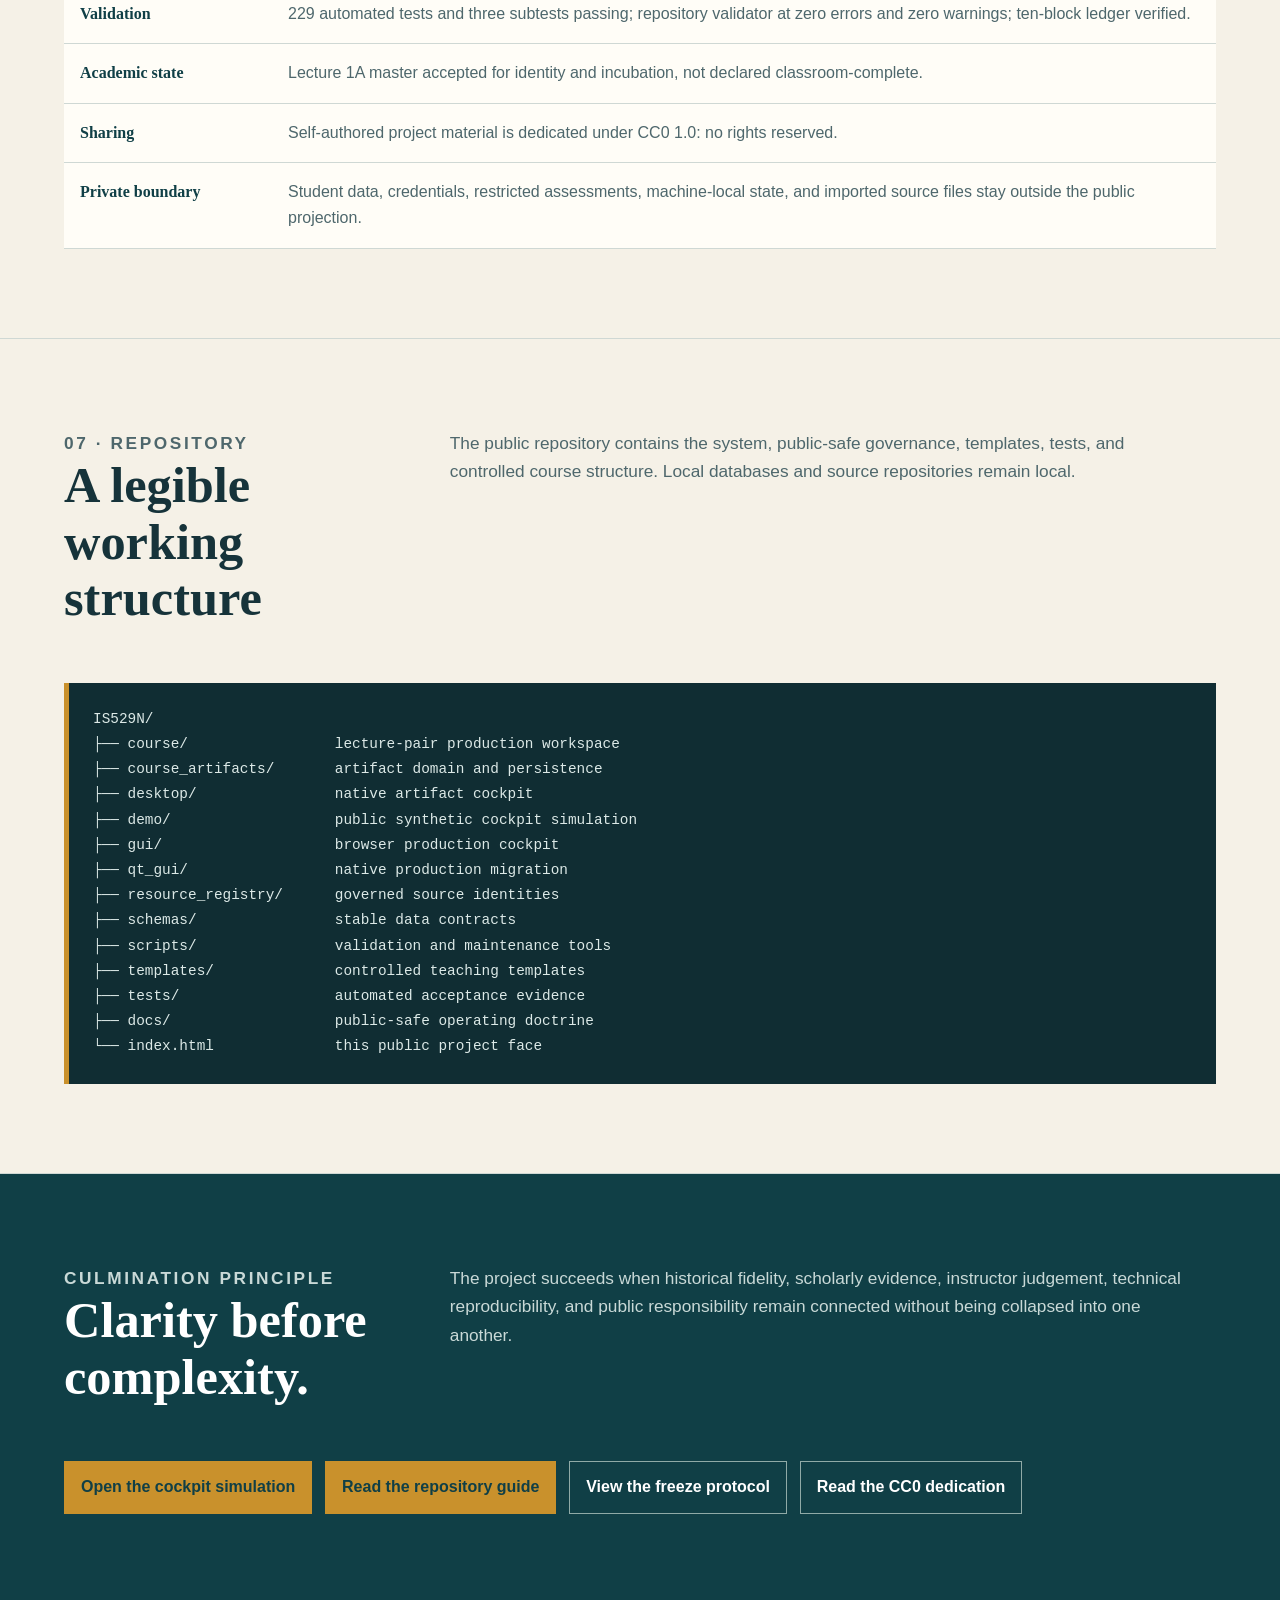
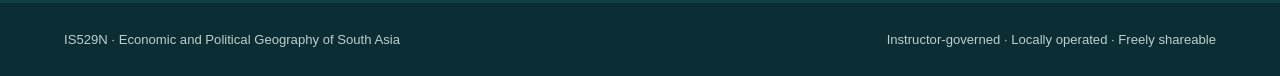
==== commit 54ae4029: "chore(governance): seal shareable freeze milestone" ====
--- a/index.html
+++ b/index.html
@@ -744,7 +744,7 @@
         <table class="state-table">
           <tbody>
             <tr><th scope="row">Project state</th><td><strong>SHAREABLE_FREEZE</strong> — stable, validated, and ready for a bounded handoff.</td></tr>
-            <tr><th scope="row">Validation</th><td>229 automated tests and three subtests passing; repository validator at zero errors and zero warnings; nine-block ledger verified.</td></tr>
+            <tr><th scope="row">Validation</th><td>229 automated tests and three subtests passing; repository validator at zero errors and zero warnings; ten-block ledger verified.</td></tr>
             <tr><th scope="row">Academic state</th><td>Lecture 1A master accepted for identity and incubation, not declared classroom-complete.</td></tr>
             <tr><th scope="row">Sharing</th><td>Self-authored project material is dedicated under CC0 1.0: no rights reserved.</td></tr>
             <tr><th scope="row">Private boundary</th><td>Student data, credentials, restricted assessments, machine-local state, and imported source files stay outside the public projection.</td></tr>
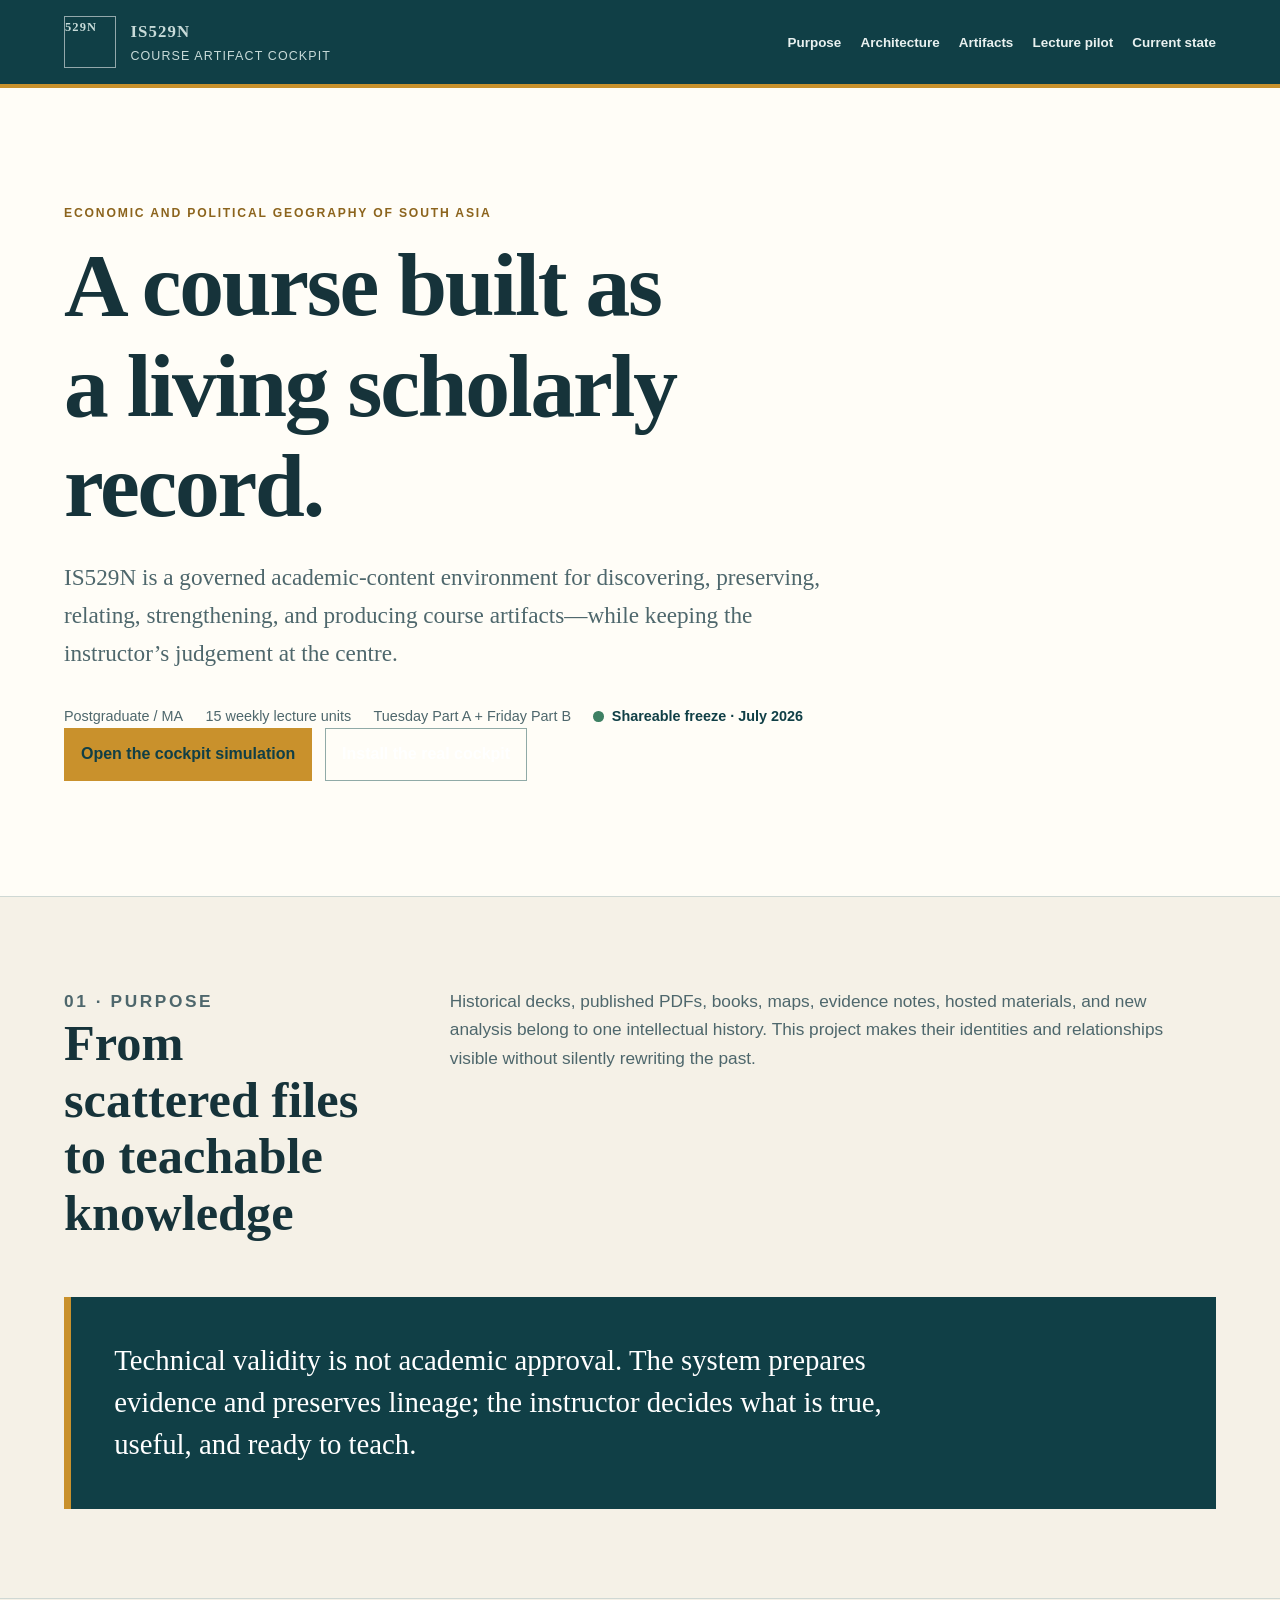
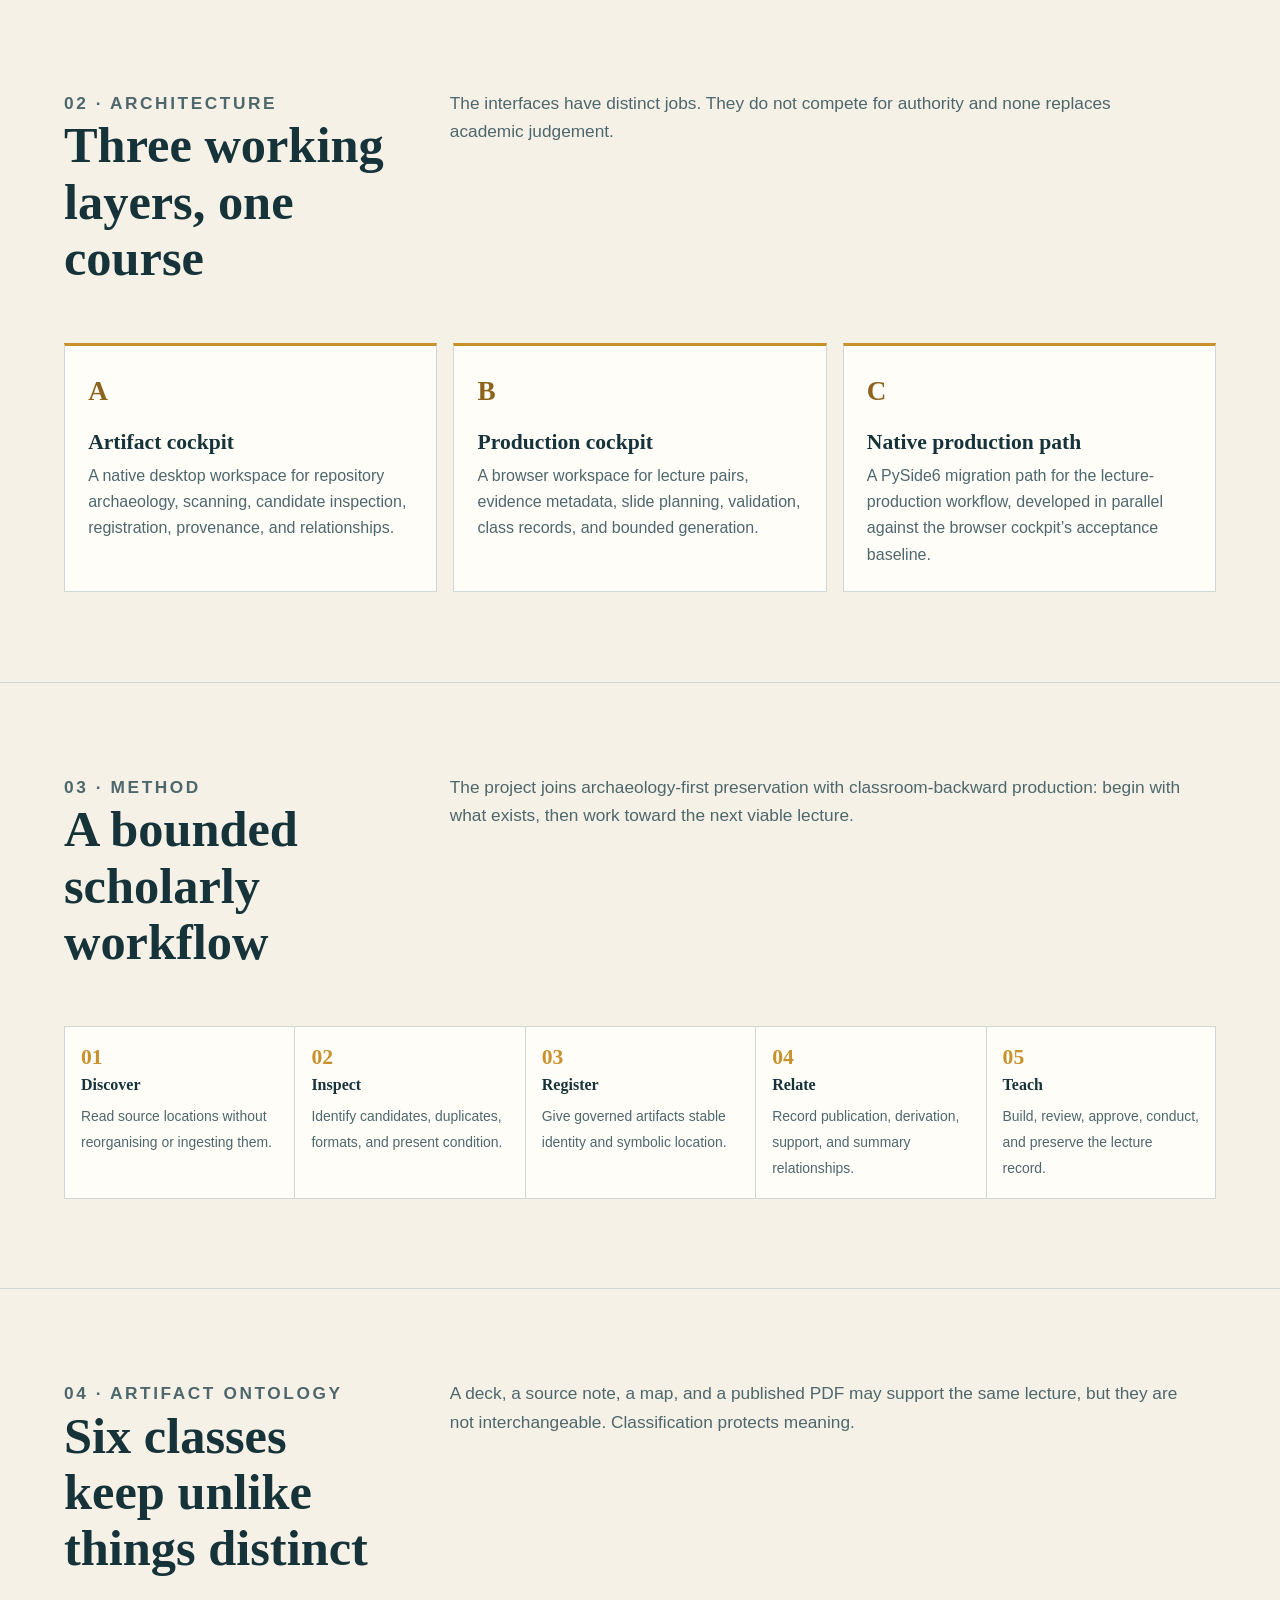
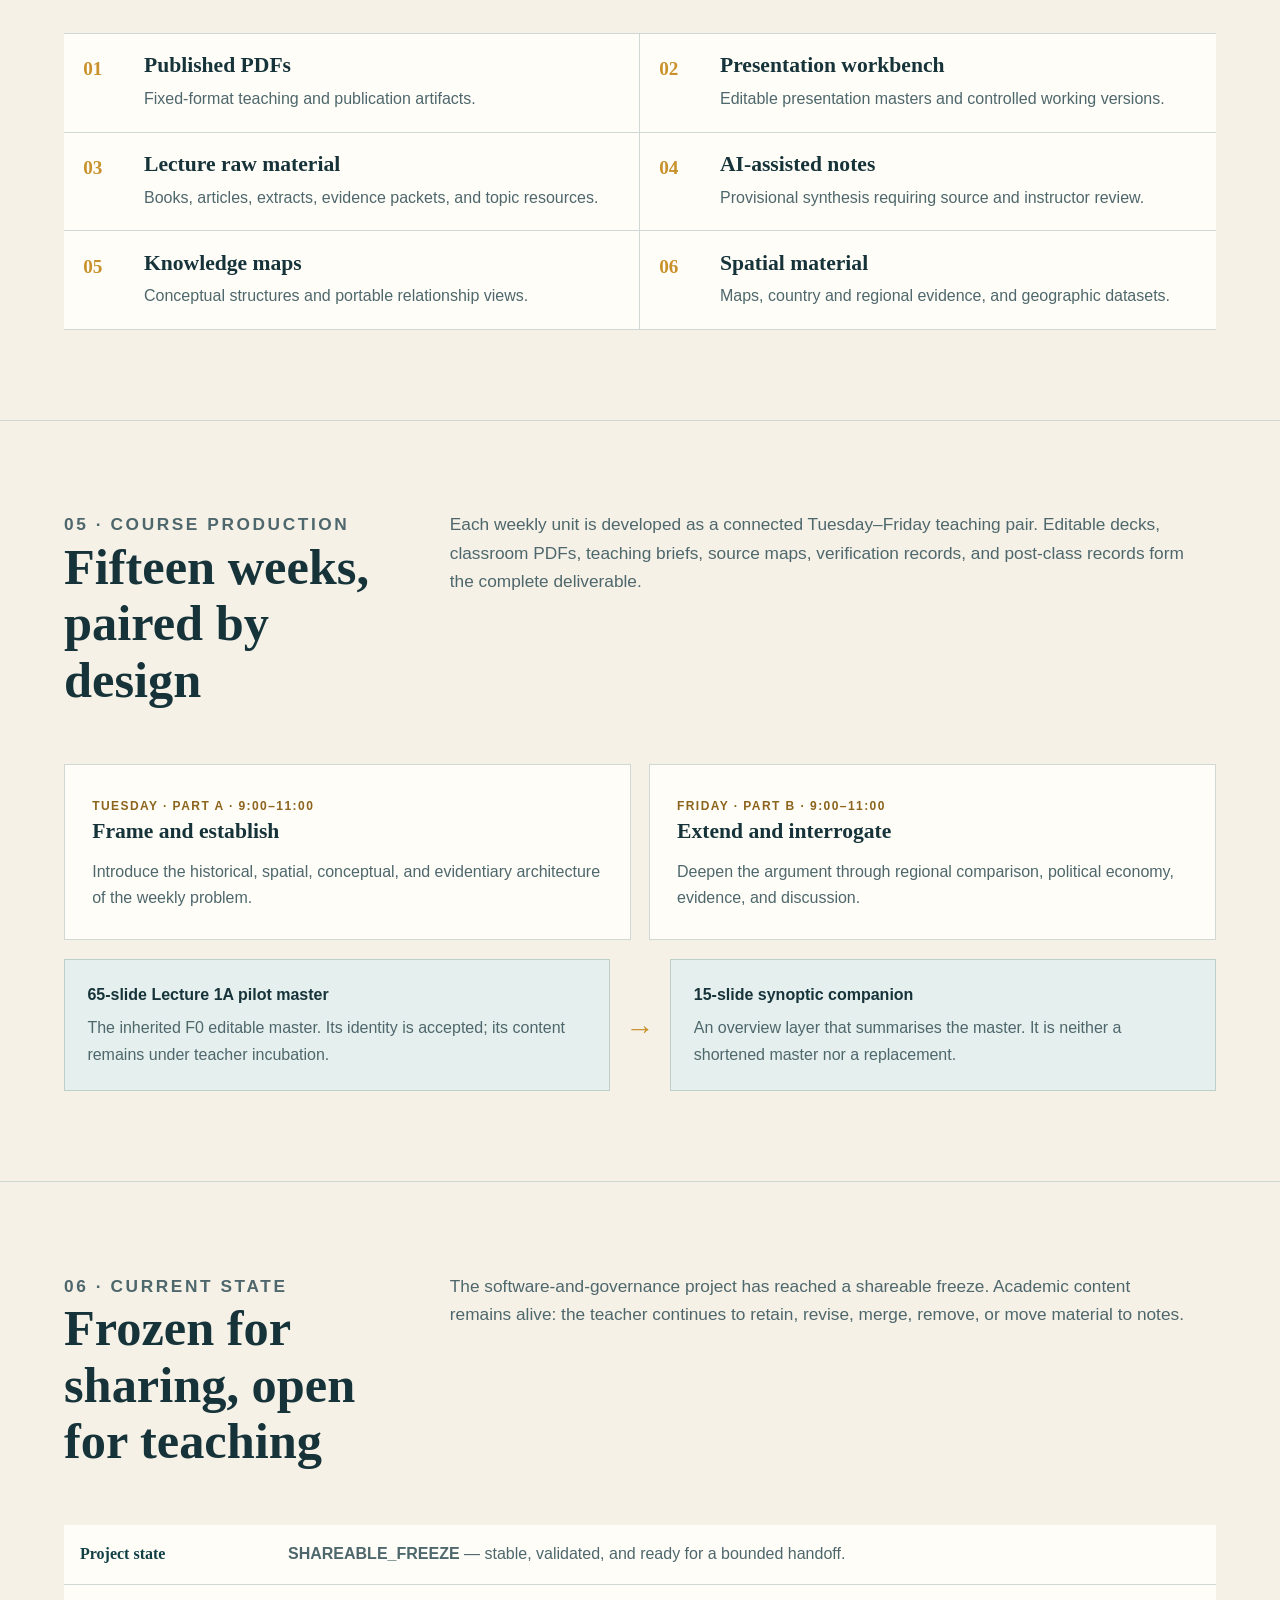
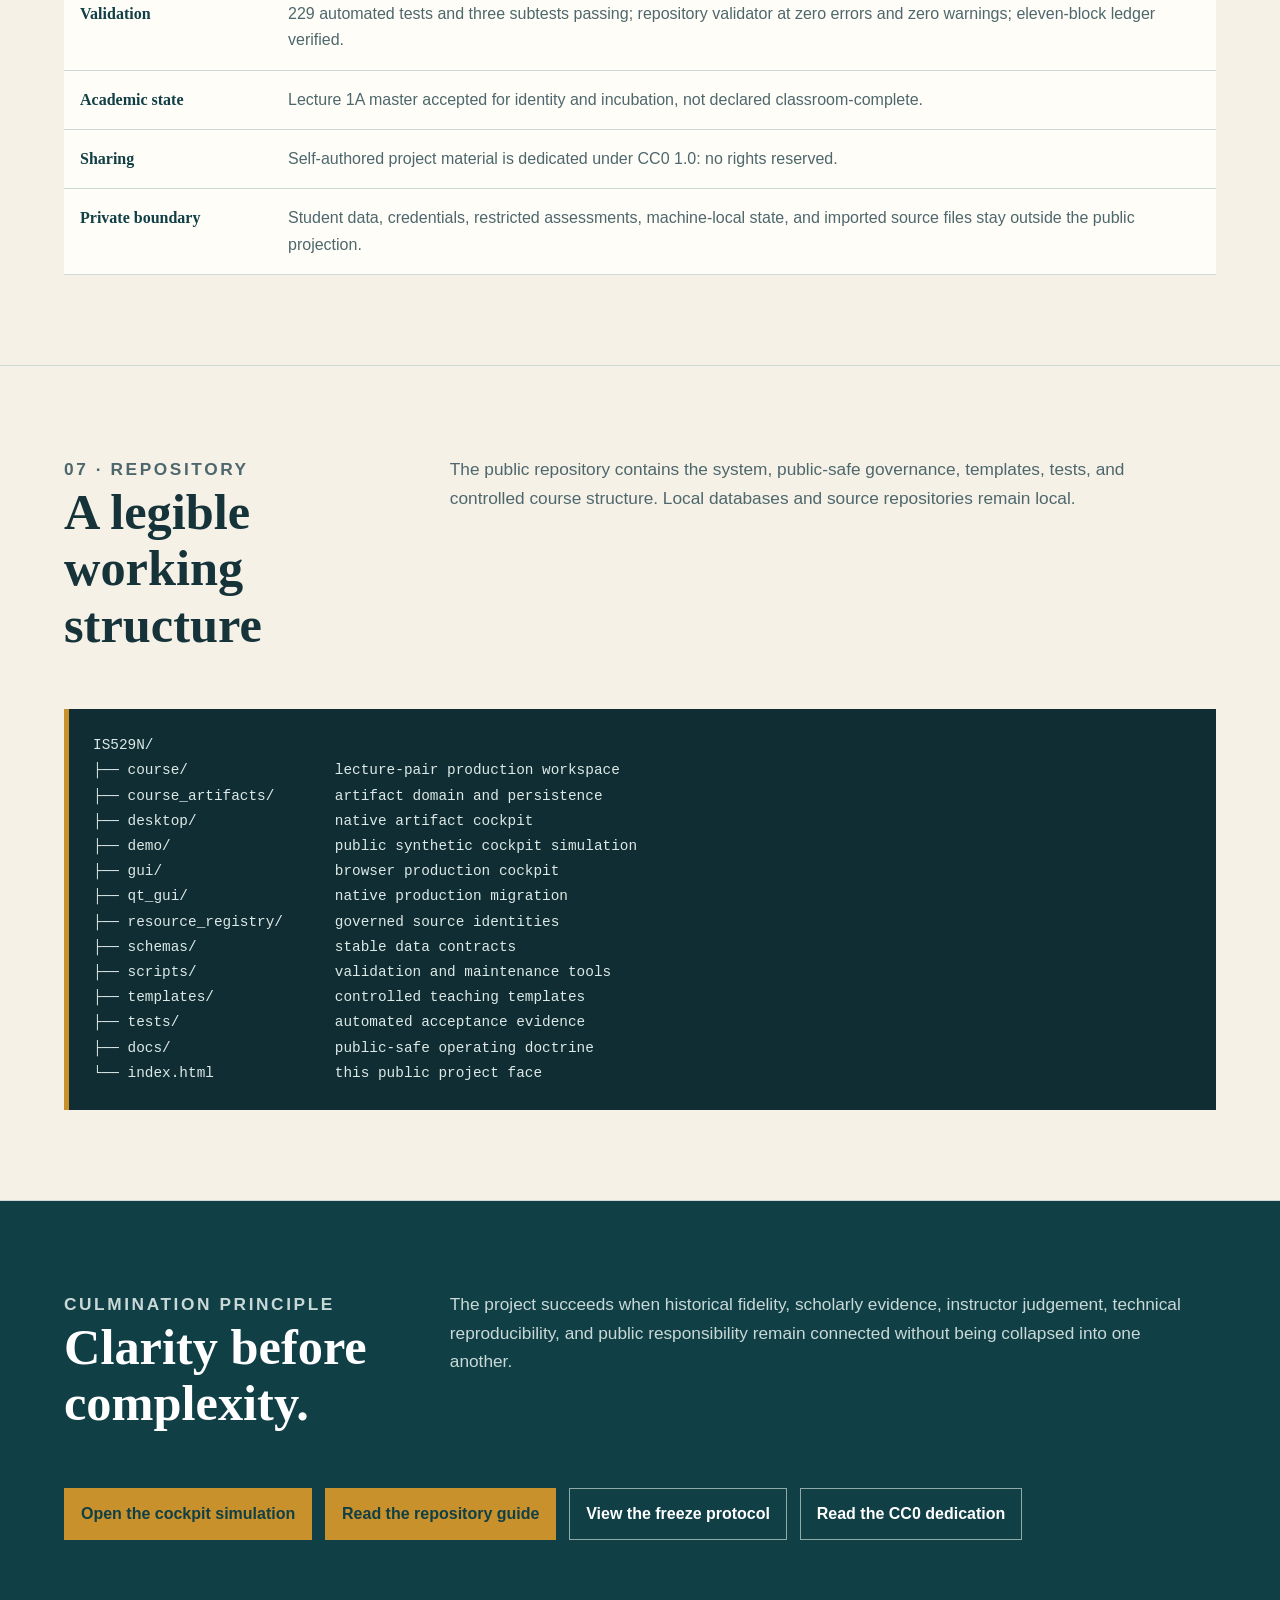
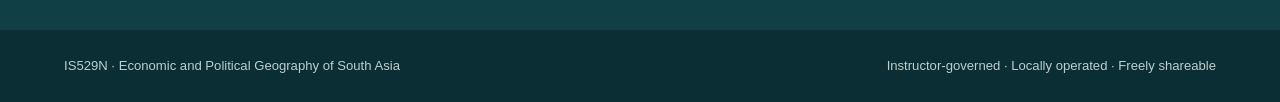
==== commit 6633df39: "chore(governance): publish paused cluster mapping" ====
--- a/index.html
+++ b/index.html
@@ -744,7 +744,7 @@
         <table class="state-table">
           <tbody>
             <tr><th scope="row">Project state</th><td><strong>SHAREABLE_FREEZE</strong> — stable, validated, and ready for a bounded handoff.</td></tr>
-            <tr><th scope="row">Validation</th><td>229 automated tests and three subtests passing; repository validator at zero errors and zero warnings; ten-block ledger verified.</td></tr>
+            <tr><th scope="row">Validation</th><td>229 automated tests and three subtests passing; repository validator at zero errors and zero warnings; eleven-block ledger verified.</td></tr>
             <tr><th scope="row">Academic state</th><td>Lecture 1A master accepted for identity and incubation, not declared classroom-complete.</td></tr>
             <tr><th scope="row">Sharing</th><td>Self-authored project material is dedicated under CC0 1.0: no rights reserved.</td></tr>
             <tr><th scope="row">Private boundary</th><td>Student data, credentials, restricted assessments, machine-local state, and imported source files stay outside the public projection.</td></tr>
